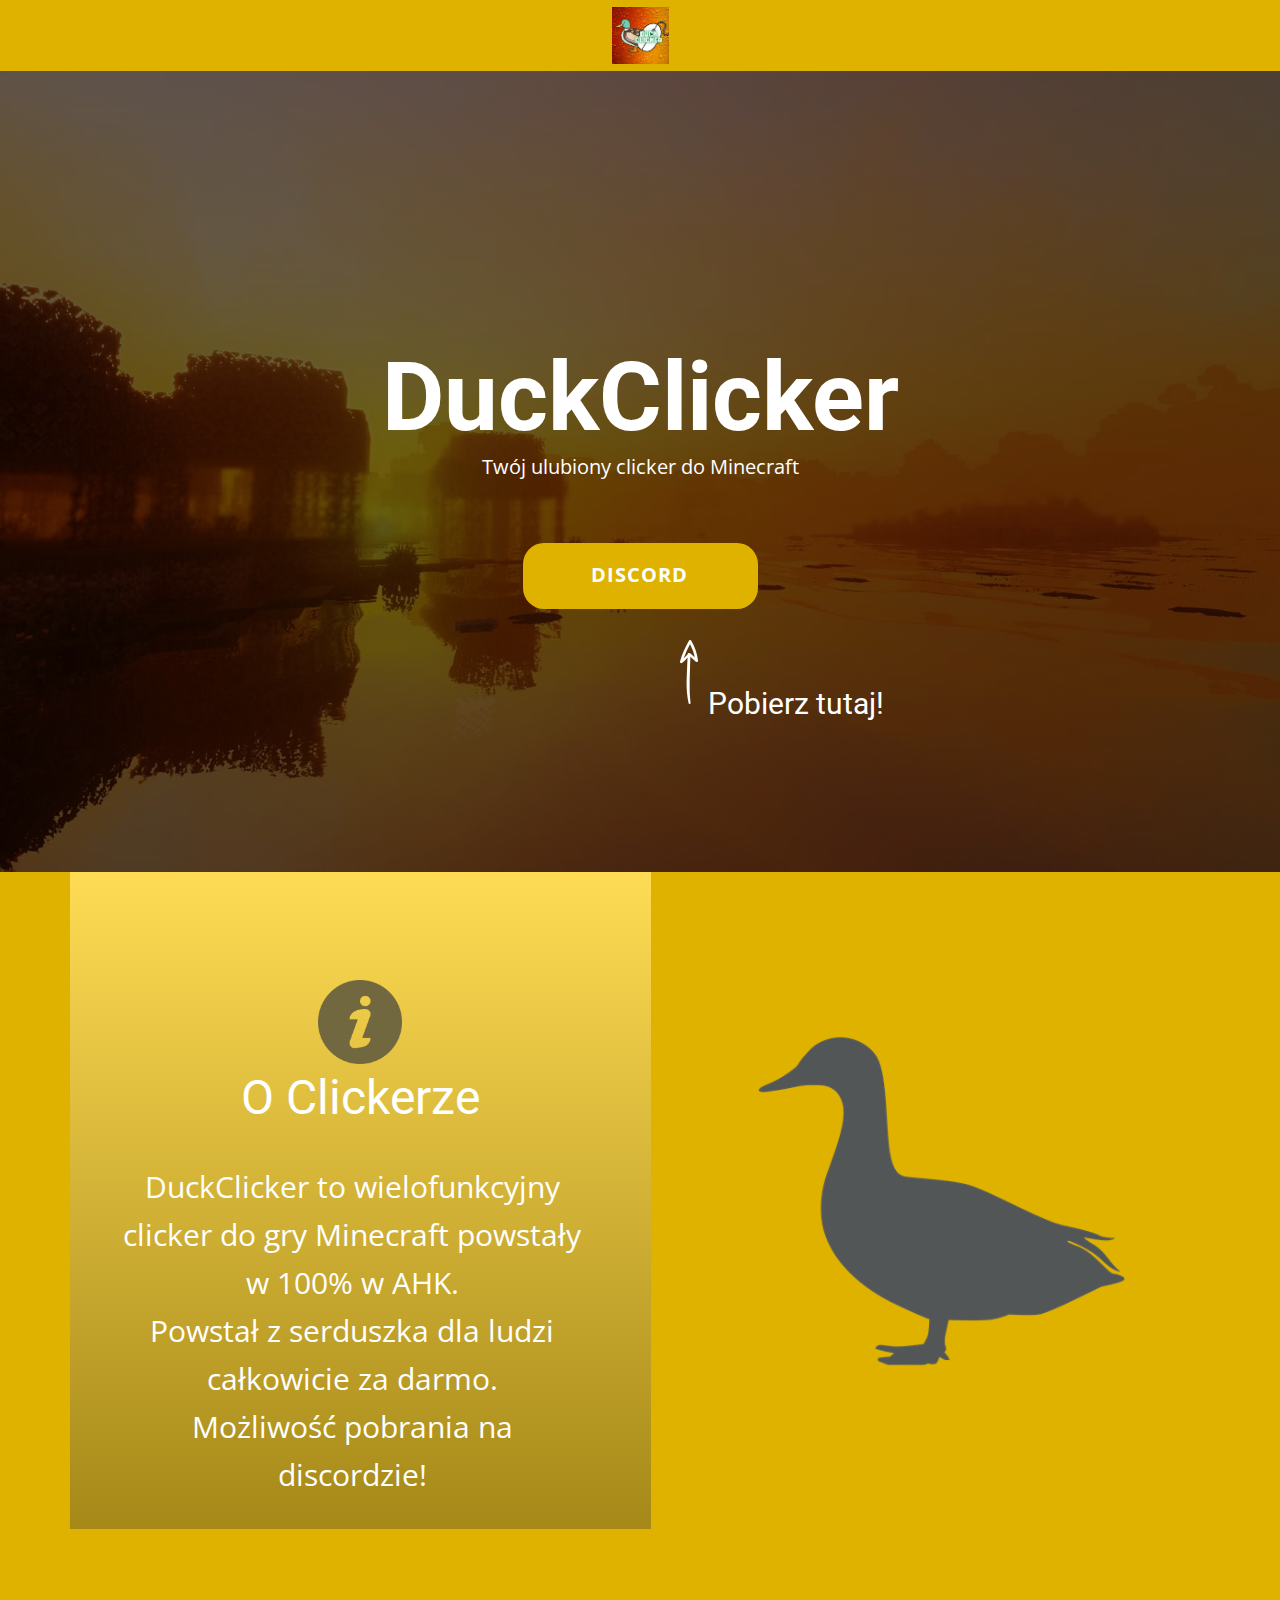
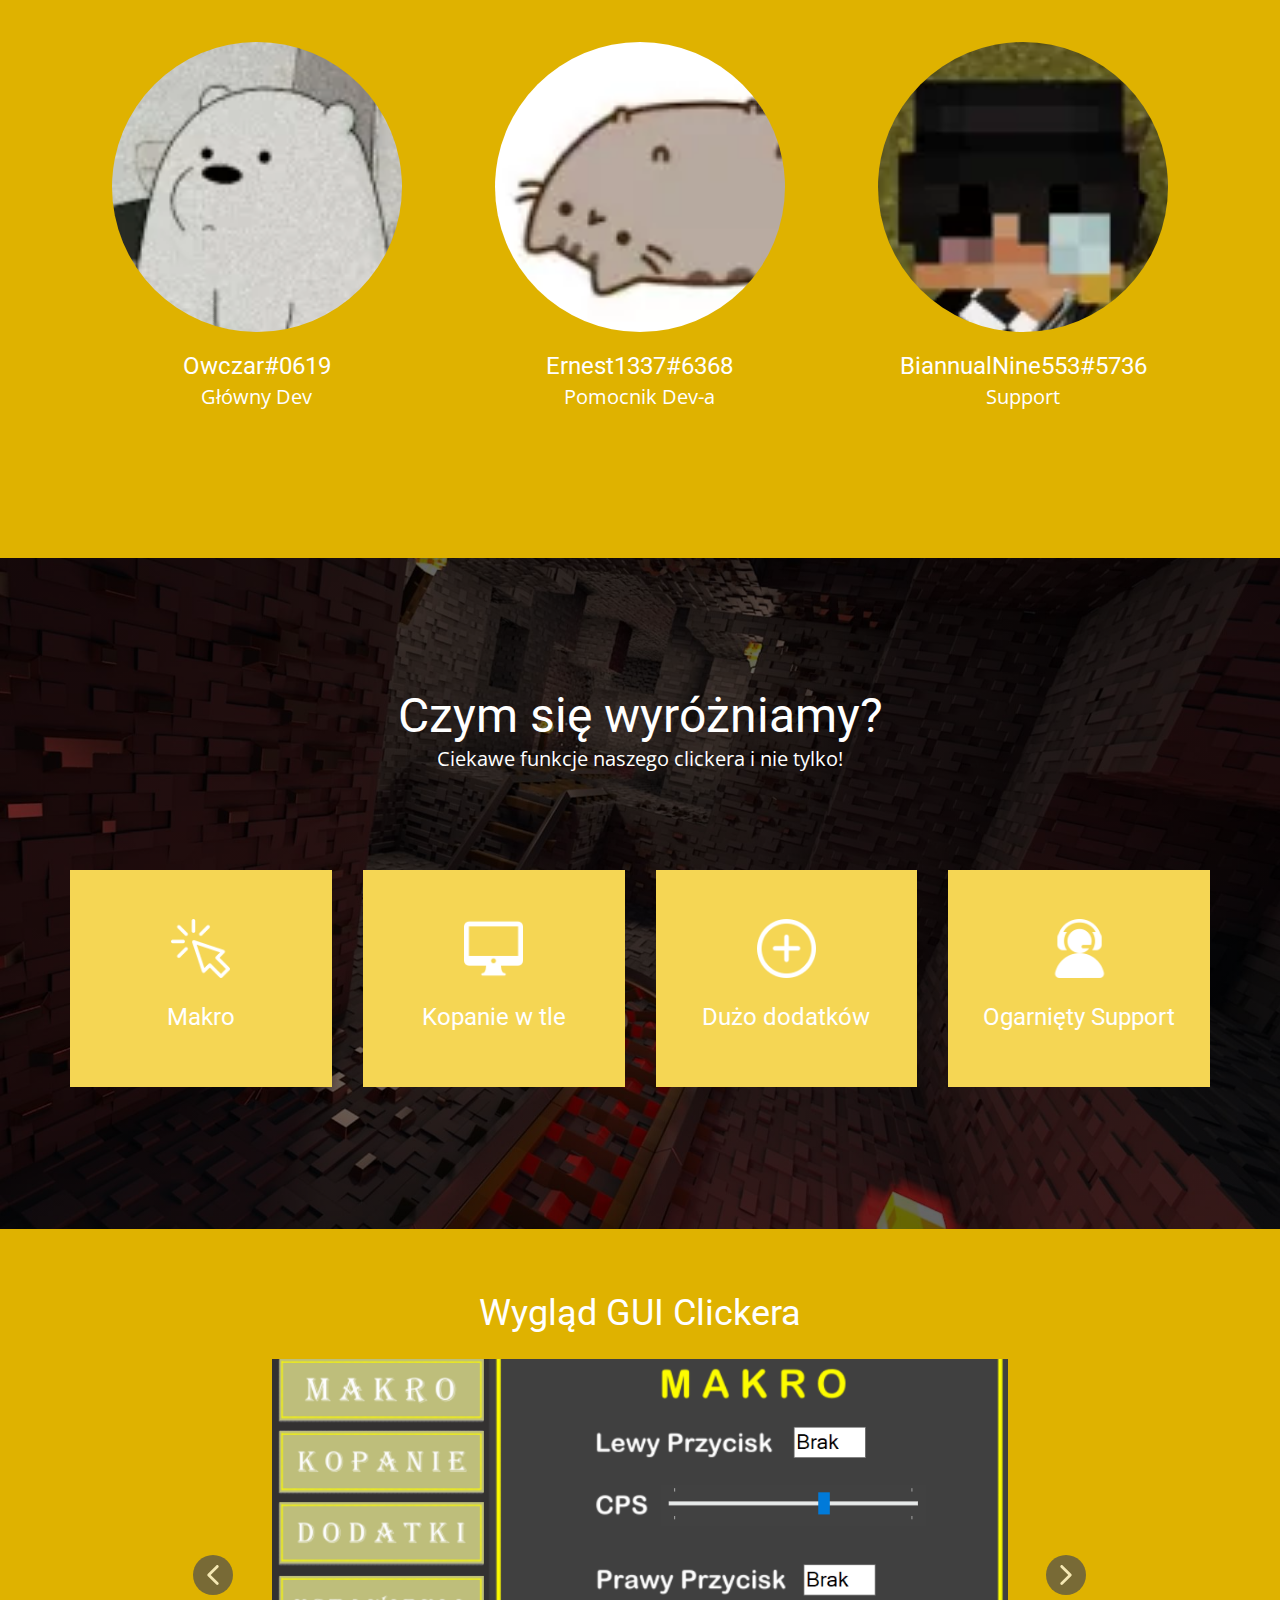
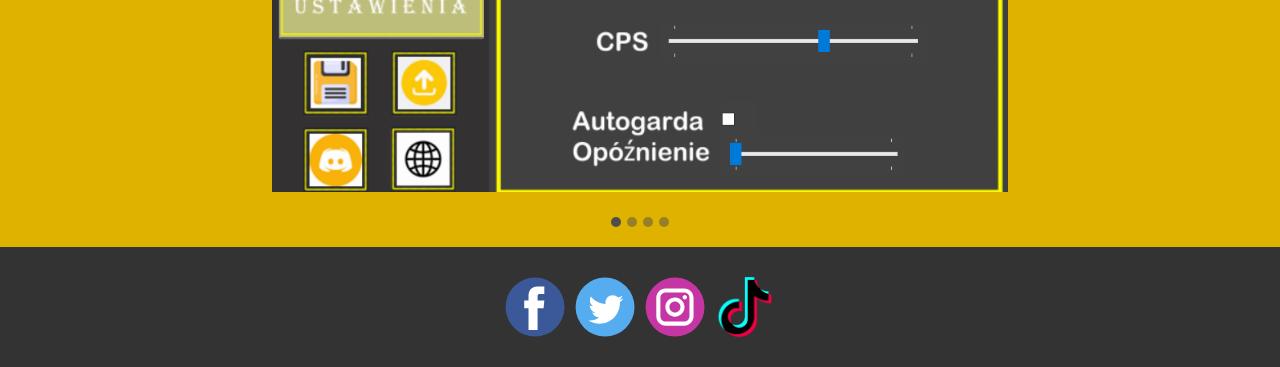
==== index.html @ c3a45875 "Update index.html" ====
<!DOCTYPE html>
<html style="font-size: 16px;" lang="pl-PL">
  <head>
    <meta name="viewport" content="width=device-width, initial-scale=1.0">
    <meta charset="utf-8">
    <meta name="keywords" content="duck,clicker,kliker,duckclicker,duckkliker,pvp,minecraft">
    <meta name="description" content="">
    <title>DuckClicker</title>
    <link rel="stylesheet" href="nicepage.css" media="screen">
<link rel="stylesheet" href="DuckClicker.css" media="screen">
    <script class="u-script" type="text/javascript" src="jquery-1.9.1.min.js" defer=""></script>
    <script class="u-script" type="text/javascript" src="nicepage.js" defer=""></script>
    <link rel="icon" type="image/x-icon" href="images/logo.ico">
    <meta name="generator" content="Nicepage 4.12.16, nicepage.com">
    <link id="u-theme-google-font" rel="stylesheet" href="https://fonts.googleapis.com/css?family=Roboto:100,100i,300,300i,400,400i,500,500i,700,700i,900,900i|Open+Sans:300,300i,400,400i,500,500i,600,600i,700,700i,800,800i">
    
    
    
    
    
    
    <script type="application/ld+json">{
		"@context": "http://schema.org",
		"@type": "Organization",
		"name": "WebSite2206681",
		"url": "/",
		"logo": "images/logo.png",
		"sameAs": [
				"https://www.facebook.com/DuckClicker-103108219107043",
				"https://twitter.com/DuckClicker",
				"https://www.instagram.com/duck_clicker/",
				"https://www.tiktok.com/@duckclicker"
		]
}</script>
    <meta name="theme-color" content="#478ac9">
    <link rel="canonical" href="/">
    <meta name="twitter:site" content="@">
    <meta name="twitter:card" content="summary_large_image">
    <meta name="twitter:title" content="DuckClicker">
    <meta name="twitter:description" content="WebSite2206681">
    <meta property="og:title" content="DuckClicker">
    <meta property="og:description" content="">
    <meta property="og:type" content="website">
  </head>
  <body data-home-page="https://website2206681.nicepage.io/DuckClicker.html?version=a954b3f2-13ca-4e09-8924-f999b9ea45f7" data-home-page-title="DuckClicker" class="u-body u-xl-mode"><header class="u-clearfix u-custom-color-1 u-header u-header" id="sec-944c"><div class="u-clearfix u-sheet u-valign-middle u-sheet-1">
        <a href="#" class="u-image u-logo u-image-1" data-image-width="500" data-image-height="500" title="logo">
          <img src="images/logo.png" class="u-logo-image u-logo-image-1">
        </a>
      </div></header>
    <section class="u-align-center u-clearfix u-image u-shading u-section-1" src="" data-image-width="1920" data-image-height="1080" id="sec-25b7">
      <div class="u-clearfix u-sheet u-sheet-1">
        <h1 class="u-text u-text-default u-title u-text-1">DuckClicker</h1>
        <p class="u-large-text u-text u-text-default u-text-variant u-text-2">Twój ulubiony clicker do Minecraft</p>
        <a href="https://discord.gg/QgVXGRCQqf" class="u-btn u-btn-round u-button-style u-custom-color-1 u-hover-custom-color-2 u-hover-feature u-radius-21 u-btn-1">DISCORD</a><span class="u-file-icon u-icon u-text-white u-icon-1"><img src="images/3.png" alt=""></span>
        <h3 class="u-text u-text-default u-text-3">Pobierz tutaj!</h3>
      </div>
      
    </section>
    <section class="u-clearfix u-custom-color-1 u-section-2" id="sec-09a8">
      <div class="u-clearfix u-sheet u-valign-top-md u-valign-top-sm u-sheet-1">
        <div class="u-clearfix u-expanded-width-xs u-gutter-0 u-layout-wrap u-layout-wrap-1">
          <div class="u-layout" style="">
            <div class="u-layout-row" style="">
              <div class="u-align-center u-container-style u-gradient u-layout-cell u-left-cell u-size-30 u-size-xs-60 u-layout-cell-1" src="">
                <div class="u-container-layout u-container-layout-1"><span class="u-file-icon u-icon u-text-palette-3-dark-2 u-icon-1"><img src="images/4.png" alt=""></span>
                  <h2 class="u-text u-text-body-alt-color u-text-default u-text-1">O Clickerze</h2>
                  <p class="u-text u-text-white u-text-2">DuckClicker to wielofunkcyjny clicker do gry Minecraft powstały w 100% w AHK.<br>Powstał z serduszka dla ludzi całkowicie za darmo.<br>Możliwość pobrania na discordzie!
                  </p>
                </div>
              </div>
              <div class="u-align-center u-container-style u-hidden-md u-hidden-sm u-hidden-xs u-layout-cell u-right-cell u-size-30 u-size-xs-60 u-layout-cell-2" src="">
                <div class="u-container-layout u-valign-middle u-container-layout-2" src="">
                  <img class="u-expanded-width u-image u-image-default u-preserve-proportions u-image-1" src="images/791725_small500.png" alt="">
                </div>
              </div>
            </div>
          </div>
        </div>
      </div>
    </section>
    <section class="u-clearfix u-custom-color-1 u-section-3" id="sec-6312">
      <div class="u-clearfix u-sheet u-valign-middle u-sheet-1">
        <div class="u-expanded-width u-list u-list-1">
          <div class="u-repeater u-repeater-1">
            <div class="u-align-center u-container-style u-list-item u-repeater-item">
              <div class="u-container-layout u-similar-container u-valign-top u-container-layout-1">
                <div alt="" class="u-image u-image-circle u-image-1" src="" data-image-width="100" data-image-height="100"></div>
                <h5 class="u-align-center-lg u-align-center-md u-align-center-sm u-align-center-xs u-text u-text-1">Owczar#0619</h5>
                <p class="u-align-center-lg u-align-center-md u-align-center-sm u-align-center-xs u-text u-text-2">Główny Dev<br>
                  <br>
                </p>
              </div>
            </div>
            <div class="u-align-center u-container-style u-list-item u-repeater-item">
              <div class="u-container-layout u-similar-container u-valign-top u-container-layout-2">
                <div alt="" class="u-image u-image-circle u-image-2" src="" data-image-width="100" data-image-height="100"></div>
                <h5 class="u-align-center-lg u-align-center-md u-align-center-sm u-align-center-xs u-text u-text-3"> Ernest1337#6368</h5>
                <p class="u-align-center-lg u-align-center-md u-align-center-sm u-align-center-xs u-text u-text-4">Pomocnik Dev-a</p>
              </div>
            </div>
            <div class="u-align-center u-container-style u-list-item u-repeater-item">
              <div class="u-container-layout u-similar-container u-valign-top u-container-layout-3">
                <div alt="" class="u-image u-image-circle u-image-3" src="" data-image-width="100" data-image-height="100"></div>
                <h5 class="u-align-center-lg u-align-center-md u-align-center-sm u-align-center-xs u-text u-text-5"> BiannualNine553#5736</h5>
                <p class="u-align-center-lg u-align-center-md u-align-center-sm u-align-center-xs u-text u-text-6">Support</p>
              </div>
            </div>
          </div>
        </div>
      </div>
    </section>
    <section class="u-align-center u-clearfix u-image u-shading u-section-4" src="" data-image-width="1920" data-image-height="1080" id="sec-31b7">
      <div class="u-clearfix u-sheet u-sheet-1">
        <h1 class="u-text u-text-default u-text-1">Czym się wyróżniamy?</h1>
        <p class="u-text u-text-2">Ciekawe funkcje naszego clickera i nie tylko!</p>
        <div class="u-expanded-width u-list u-list-1">
          <div class="u-repeater u-repeater-1">
            <div class="u-align-center u-container-style u-list-item u-palette-3-light-1 u-repeater-item u-video-cover u-list-item-1" data-animation-name="" data-animation-duration="0" data-animation-delay="0" data-animation-direction="">
              <div class="u-container-layout u-similar-container u-container-layout-1"><span class="u-file-icon u-icon u-text-white u-icon-1"><img src="images/6.png" alt=""></span>
                <h4 class="u-align-center-sm u-align-center-xs u-text u-text-default u-text-white u-text-3">Makro</h4>
              </div>
            </div>
            <div class="u-align-center u-container-style u-list-item u-palette-3-light-1 u-repeater-item u-video-cover u-list-item-2" data-animation-name="" data-animation-duration="0" data-animation-delay="0" data-animation-direction="">
              <div class="u-container-layout u-similar-container u-container-layout-2"><span class="u-file-icon u-icon u-text-white u-icon-2"><img src="images/7.png" alt=""></span>
                <h4 class="u-align-center-sm u-align-center-xs u-text u-text-default u-text-white u-text-4">Kopanie w tle</h4>
              </div>
            </div>
            <div class="u-align-center u-container-style u-list-item u-palette-3-light-1 u-repeater-item u-video-cover u-list-item-3" data-animation-name="" data-animation-duration="0" data-animation-delay="0" data-animation-direction="">
              <div class="u-container-layout u-similar-container u-container-layout-3"><span class="u-file-icon u-icon u-text-white u-icon-3"><img src="images/8.png" alt=""></span>
                <h4 class="u-align-center-sm u-align-center-xs u-text u-text-default u-text-white u-text-5">Dużo dodatków</h4>
              </div>
            </div>
            <div class="u-align-center u-container-style u-list-item u-palette-3-light-1 u-repeater-item u-video-cover u-list-item-4" data-animation-name="" data-animation-duration="0" data-animation-delay="0" data-animation-direction="">
              <div class="u-container-layout u-similar-container u-container-layout-4"><span class="u-file-icon u-icon u-text-white u-icon-4"><img src="images/9.png" alt=""></span>
                <h4 class="u-align-center-sm u-align-center-xs u-text u-text-default u-text-white u-text-6">Ogarnięty Support</h4>
              </div>
            </div>
          </div>
        </div>
      </div>
    </section>
    <section class="u-align-center u-clearfix u-custom-color-1 u-section-5" id="sec-c079">
      <div class="u-clearfix u-sheet u-valign-middle-xs u-sheet-1">
        <h2 class="u-text u-text-default u-text-1">Wygląd GUI Clickera</h2>
        <div class="u-carousel u-expanded-width-xs u-gallery u-gallery-slider u-layout-carousel u-lightbox u-no-transition u-show-text-on-hover u-gallery-1" id="carousel-f035" data-interval="5000" data-u-ride="carousel">
          <ol class="u-absolute-hcenter u-carousel-indicators u-carousel-indicators-1">
            <li data-u-target="#carousel-f035" data-u-slide-to="0" class="u-active u-grey-70 u-shape-circle" style="width: 10px; height: 10px;"></li>
            <li data-u-target="#carousel-f035" data-u-slide-to="1" class="u-grey-70 u-shape-circle" style="width: 10px; height: 10px;"></li>
            <li data-u-target="#carousel-f035" data-u-slide-to="2" class="u-grey-70 u-shape-circle" style="width: 10px; height: 10px;"></li>
            <li data-u-target="#carousel-f035" data-u-slide-to="3" class="u-grey-70 u-shape-circle" style="width: 10px; height: 10px;"></li>
          </ol>
          <div class="u-carousel-inner u-gallery-inner" role="listbox">
            <div class="u-active u-carousel-item u-effect-fade u-gallery-item u-carousel-item-1">
              <div class="u-back-slide" data-image-width="900" data-image-height="562">
                <img class="u-back-image u-expanded" src="images/1.png">
              </div>
              <div class="u-align-center u-over-slide u-shading u-valign-bottom u-over-slide-1">
                <h3 class="u-gallery-heading"></h3>
                <p class="u-gallery-text"></p>
              </div>
            </div>
            <div class="u-carousel-item u-effect-fade u-gallery-item u-carousel-item-2">
              <div class="u-back-slide" data-image-width="902" data-image-height="558">
                <img class="u-back-image u-expanded" src="images/2.png">
              </div>
              <div class="u-align-center u-over-slide u-shading u-valign-bottom u-over-slide-2">
                <h3 class="u-gallery-heading"></h3>
                <p class="u-gallery-text"></p>
              </div>
            </div>
            <div class="u-carousel-item u-effect-fade u-gallery-item u-carousel-item-3" data-image-width="900" data-image-height="558">
              <div class="u-back-slide">
                <img class="u-back-image u-expanded" src="images/3-13.png">
              </div>
              <div class="u-align-center u-over-slide u-shading u-valign-bottom u-over-slide-3">
                <h3 class="u-gallery-heading"></h3>
                <p class="u-gallery-text"></p>
              </div>
              <style data-mode="XL" data-visited="true"></style>
              <style data-mode="LG"></style>
              <style data-mode="MD"></style>
              <style data-mode="SM"></style>
              <style data-mode="XS"></style>
            </div>
            <div class="u-carousel-item u-effect-fade u-gallery-item u-carousel-item-4" data-image-width="903" data-image-height="562">
              <div class="u-back-slide">
                <img class="u-back-image u-expanded" src="images/4-14.png">
              </div>
              <div class="u-align-center u-over-slide u-shading u-valign-bottom u-over-slide-4">
                <h3 class="u-gallery-heading"></h3>
                <p class="u-gallery-text"></p>
              </div>
              <style data-mode="XL"></style>
              <style data-mode="LG"></style>
              <style data-mode="MD"></style>
              <style data-mode="SM"></style>
              <style data-mode="XS"></style>
            </div>
          </div>
          <a class="u-absolute-vcenter u-carousel-control u-carousel-control-prev u-grey-70 u-hidden-sm u-hidden-xs u-icon-circle u-opacity u-opacity-70 u-spacing-10 u-text-white u-carousel-control-1" href="#carousel-f035" role="button" data-u-slide="prev">
            <span aria-hidden="true">
              <svg viewBox="0 0 451.847 451.847"><path d="M97.141,225.92c0-8.095,3.091-16.192,9.259-22.366L300.689,9.27c12.359-12.359,32.397-12.359,44.751,0
c12.354,12.354,12.354,32.388,0,44.748L173.525,225.92l171.903,171.909c12.354,12.354,12.354,32.391,0,44.744
c-12.354,12.365-32.386,12.365-44.745,0l-194.29-194.281C100.226,242.115,97.141,234.018,97.141,225.92z"></path></svg>
            </span>
            <span class="sr-only">
              <svg viewBox="0 0 451.847 451.847"><path d="M97.141,225.92c0-8.095,3.091-16.192,9.259-22.366L300.689,9.27c12.359-12.359,32.397-12.359,44.751,0
c12.354,12.354,12.354,32.388,0,44.748L173.525,225.92l171.903,171.909c12.354,12.354,12.354,32.391,0,44.744
c-12.354,12.365-32.386,12.365-44.745,0l-194.29-194.281C100.226,242.115,97.141,234.018,97.141,225.92z"></path></svg>
            </span>
          </a>
          <a class="u-absolute-vcenter u-carousel-control u-carousel-control-next u-grey-70 u-hidden-sm u-hidden-xs u-icon-circle u-opacity u-opacity-70 u-spacing-10 u-text-white u-carousel-control-2" href="#carousel-f035" role="button" data-u-slide="next">
            <span aria-hidden="true">
              <svg viewBox="0 0 451.846 451.847"><path d="M345.441,248.292L151.154,442.573c-12.359,12.365-32.397,12.365-44.75,0c-12.354-12.354-12.354-32.391,0-44.744
L278.318,225.92L106.409,54.017c-12.354-12.359-12.354-32.394,0-44.748c12.354-12.359,32.391-12.359,44.75,0l194.287,194.284
c6.177,6.18,9.262,14.271,9.262,22.366C354.708,234.018,351.617,242.115,345.441,248.292z"></path></svg>
            </span>
            <span class="sr-only">
              <svg viewBox="0 0 451.846 451.847"><path d="M345.441,248.292L151.154,442.573c-12.359,12.365-32.397,12.365-44.75,0c-12.354-12.354-12.354-32.391,0-44.744
L278.318,225.92L106.409,54.017c-12.354-12.359-12.354-32.394,0-44.748c12.354-12.359,32.391-12.359,44.75,0l194.287,194.284
c6.177,6.18,9.262,14.271,9.262,22.366C354.708,234.018,351.617,242.115,345.441,248.292z"></path></svg>
            </span>
          </a>
        </div>
      </div>
    </section>
    
    
    <footer class="u-clearfix u-footer u-grey-80" id="sec-eae1"><div class="u-clearfix u-sheet u-valign-middle u-sheet-1">
        <div class="u-align-left u-social-icons u-spacing-10 u-social-icons-1">
          <a class="u-social-url" title="facebook" target="_blank" href="https://www.facebook.com/DuckClicker-103108219107043"><span class="u-icon u-social-facebook u-social-icon u-icon-1"><svg class="u-svg-link" preserveAspectRatio="xMidYMin slice" viewBox="0 0 112 112" style=""><use xlink:href="#svg-9081"></use></svg><svg class="u-svg-content" viewBox="0 0 112 112" x="0" y="0" id="svg-9081"><circle fill="currentColor" cx="56.1" cy="56.1" r="55"></circle><path fill="#FFFFFF" d="M73.5,31.6h-9.1c-1.4,0-3.6,0.8-3.6,3.9v8.5h12.6L72,58.3H60.8v40.8H43.9V58.3h-8V43.9h8v-9.2
            c0-6.7,3.1-17,17-17h12.5v13.9H73.5z"></path></svg></span>
          </a>
          <a class="u-social-url" title="twitter" target="_blank" href="https://twitter.com/DuckClicker"><span class="u-icon u-social-icon u-social-twitter u-icon-2"><svg class="u-svg-link" preserveAspectRatio="xMidYMin slice" viewBox="0 0 112 112" style=""><use xlink:href="#svg-160c"></use></svg><svg class="u-svg-content" viewBox="0 0 112 112" x="0" y="0" id="svg-160c"><circle fill="currentColor" class="st0" cx="56.1" cy="56.1" r="55"></circle><path fill="#FFFFFF" d="M83.8,47.3c0,0.6,0,1.2,0,1.7c0,17.7-13.5,38.2-38.2,38.2C38,87.2,31,85,25,81.2c1,0.1,2.1,0.2,3.2,0.2
            c6.3,0,12.1-2.1,16.7-5.7c-5.9-0.1-10.8-4-12.5-9.3c0.8,0.2,1.7,0.2,2.5,0.2c1.2,0,2.4-0.2,3.5-0.5c-6.1-1.2-10.8-6.7-10.8-13.1
            c0-0.1,0-0.1,0-0.2c1.8,1,3.9,1.6,6.1,1.7c-3.6-2.4-6-6.5-6-11.2c0-2.5,0.7-4.8,1.8-6.7c6.6,8.1,16.5,13.5,27.6,14
            c-0.2-1-0.3-2-0.3-3.1c0-7.4,6-13.4,13.4-13.4c3.9,0,7.3,1.6,9.8,4.2c3.1-0.6,5.9-1.7,8.5-3.3c-1,3.1-3.1,5.8-5.9,7.4
            c2.7-0.3,5.3-1,7.7-2.1C88.7,43,86.4,45.4,83.8,47.3z"></path></svg></span>
          </a>
          <a class="u-social-url" title="instagram" target="_blank" href="https://www.instagram.com/duck_clicker/"><span class="u-icon u-social-icon u-social-instagram u-icon-3"><svg class="u-svg-link" preserveAspectRatio="xMidYMin slice" viewBox="0 0 112 112" style=""><use xlink:href="#svg-30c5"></use></svg><svg class="u-svg-content" viewBox="0 0 112 112" x="0" y="0" id="svg-30c5"><circle fill="currentColor" cx="56.1" cy="56.1" r="55"></circle><path fill="#FFFFFF" d="M55.9,38.2c-9.9,0-17.9,8-17.9,17.9C38,66,46,74,55.9,74c9.9,0,17.9-8,17.9-17.9C73.8,46.2,65.8,38.2,55.9,38.2
            z M55.9,66.4c-5.7,0-10.3-4.6-10.3-10.3c-0.1-5.7,4.6-10.3,10.3-10.3c5.7,0,10.3,4.6,10.3,10.3C66.2,61.8,61.6,66.4,55.9,66.4z"></path><path fill="#FFFFFF" d="M74.3,33.5c-2.3,0-4.2,1.9-4.2,4.2s1.9,4.2,4.2,4.2s4.2-1.9,4.2-4.2S76.6,33.5,74.3,33.5z"></path><path fill="#FFFFFF" d="M73.1,21.3H38.6c-9.7,0-17.5,7.9-17.5,17.5v34.5c0,9.7,7.9,17.6,17.5,17.6h34.5c9.7,0,17.5-7.9,17.5-17.5V38.8
            C90.6,29.1,82.7,21.3,73.1,21.3z M83,73.3c0,5.5-4.5,9.9-9.9,9.9H38.6c-5.5,0-9.9-4.5-9.9-9.9V38.8c0-5.5,4.5-9.9,9.9-9.9h34.5
            c5.5,0,9.9,4.5,9.9,9.9V73.3z"></path></svg></span>
          </a>
          <a class="u-social-url" title="linkedin" target="_blank" href="https://www.tiktok.com/@duckclicker"><span class="u-file-icon u-icon u-social-icon u-social-linkedin u-icon-4"><img src="images/3046126.png" alt=""></span>
          </a>
        </div>
      </div></footer>
  </body>
</html>
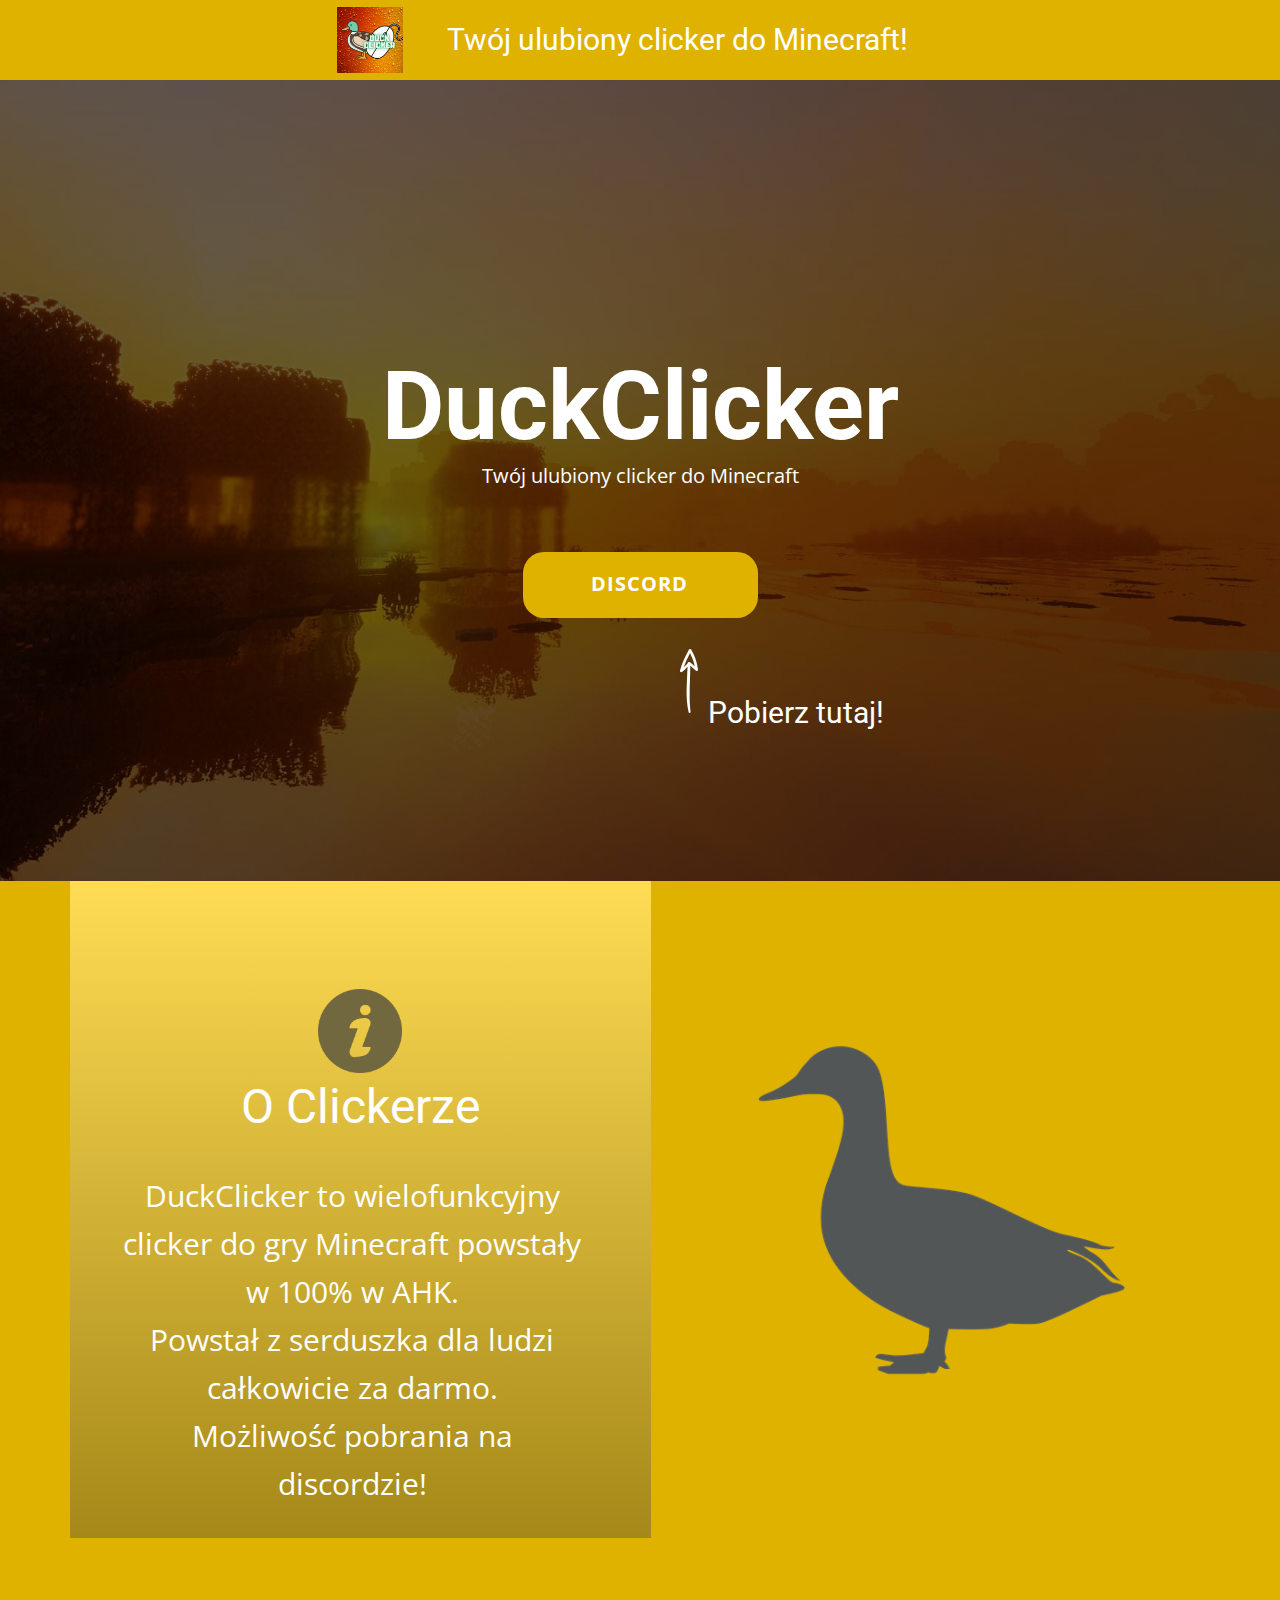
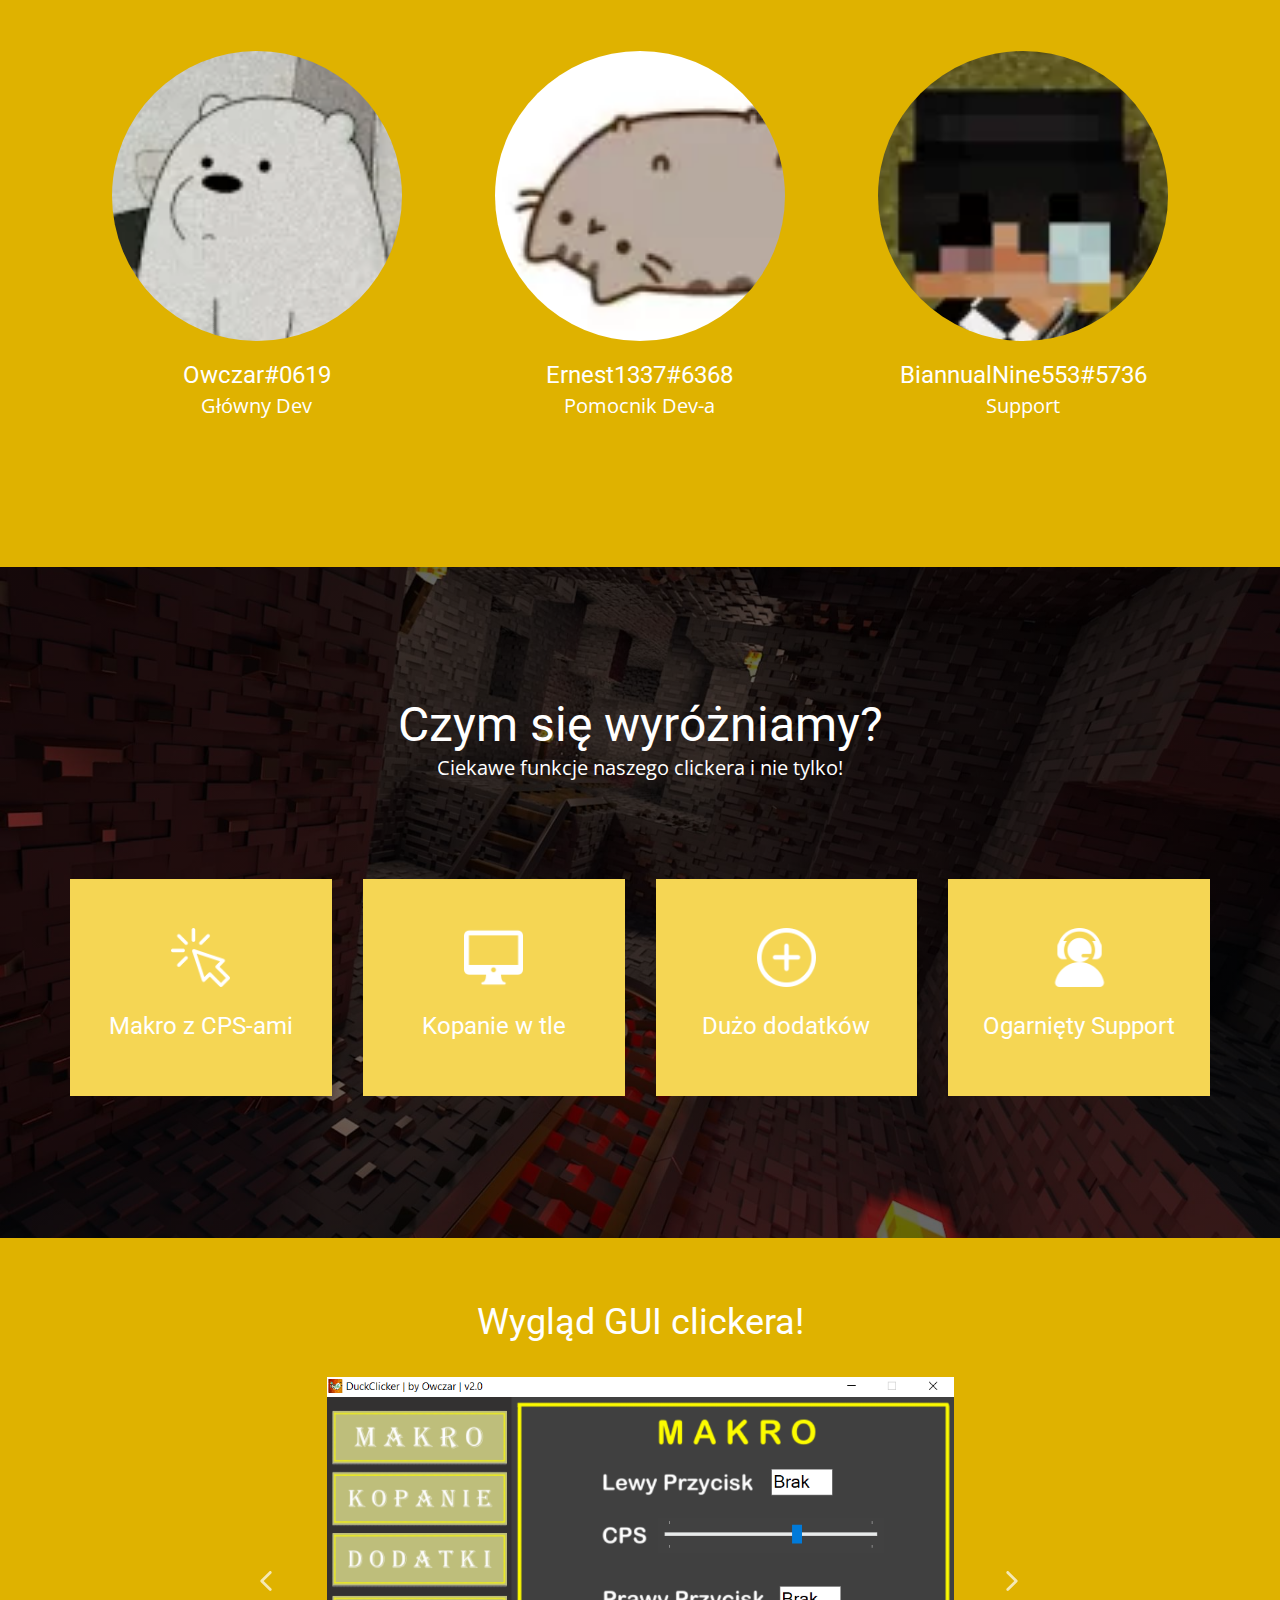
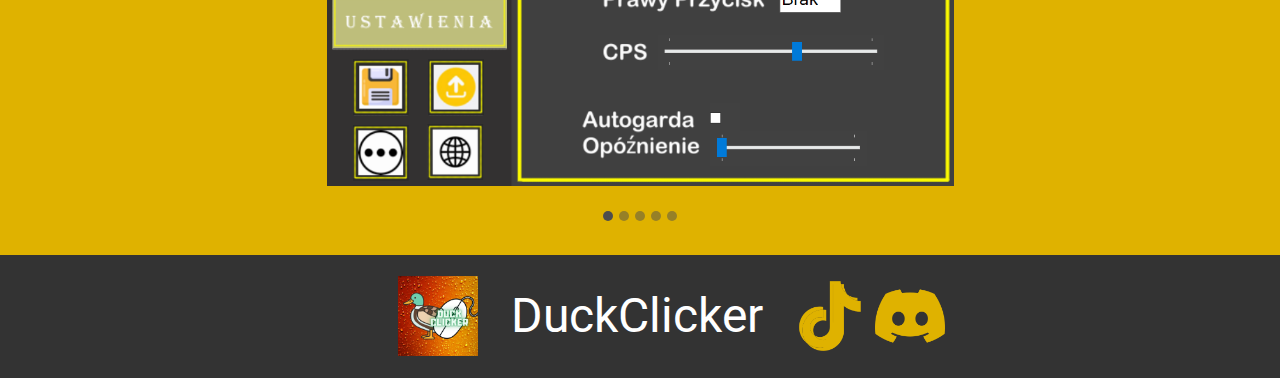
==== commit dc2a42ad: "Add files via upload" ====
--- a/index.html
+++ b/index.html
@@ -1,6 +1,5 @@
 <!DOCTYPE html>
-<html style="font-size: 16px;" lang="pl-PL">
-  <head>
+<html style="font-size: 16px;" lang="pl-PL"><head>
     <meta name="viewport" content="width=device-width, initial-scale=1.0">
     <meta charset="utf-8">
     <meta name="keywords" content="duck,clicker,kliker,duckclicker,duckkliker,pvp,minecraft">
@@ -8,10 +7,9 @@
     <title>DuckClicker</title>
     <link rel="stylesheet" href="nicepage.css" media="screen">
 <link rel="stylesheet" href="DuckClicker.css" media="screen">
-    <script class="u-script" type="text/javascript" src="jquery-1.9.1.min.js" defer=""></script>
+    <script class="u-script" type="text/javascript" src="jquery.js" defer=""></script>
     <script class="u-script" type="text/javascript" src="nicepage.js" defer=""></script>
-    <link rel="icon" type="image/x-icon" href="images/logo.ico">
-    <meta name="generator" content="Nicepage 4.12.16, nicepage.com">
+    <meta name="generator" content="Nicepage 4.13.4, nicepage.com">
     <link id="u-theme-google-font" rel="stylesheet" href="https://fonts.googleapis.com/css?family=Roboto:100,100i,300,300i,400,400i,500,500i,700,700i,900,900i|Open+Sans:300,300i,400,400i,500,500i,600,600i,700,700i,800,800i">
     
     
@@ -23,35 +21,30 @@
 		"@context": "http://schema.org",
 		"@type": "Organization",
 		"name": "WebSite2206681",
-		"url": "/",
 		"logo": "images/logo.png",
 		"sameAs": [
-				"https://www.facebook.com/DuckClicker-103108219107043",
-				"https://twitter.com/DuckClicker",
-				"https://www.instagram.com/duck_clicker/",
-				"https://www.tiktok.com/@duckclicker"
+				"https://www.tiktok.com/@duckclicker",
+				"https://discord.gg/QgVXGRCQqf"
 		]
 }</script>
     <meta name="theme-color" content="#478ac9">
-    <link rel="canonical" href="/">
-    <meta name="twitter:site" content="@">
-    <meta name="twitter:card" content="summary_large_image">
-    <meta name="twitter:title" content="DuckClicker">
-    <meta name="twitter:description" content="WebSite2206681">
     <meta property="og:title" content="DuckClicker">
     <meta property="og:description" content="">
     <meta property="og:type" content="website">
   </head>
-  <body data-home-page="https://website2206681.nicepage.io/DuckClicker.html?version=a954b3f2-13ca-4e09-8924-f999b9ea45f7" data-home-page-title="DuckClicker" class="u-body u-xl-mode"><header class="u-clearfix u-custom-color-1 u-header u-header" id="sec-944c"><div class="u-clearfix u-sheet u-valign-middle u-sheet-1">
+  <body data-home-page="DuckClicker.html" data-home-page-title="DuckClicker" class="u-body u-xl-mode"><header class="u-clearfix u-custom-color-1 u-header u-header" id="sec-944c"><div class="u-clearfix u-sheet u-valign-middle-sm u-sheet-1">
         <a href="#" class="u-image u-logo u-image-1" data-image-width="500" data-image-height="500" title="logo">
           <img src="images/logo.png" class="u-logo-image u-logo-image-1">
         </a>
+        <h3 class="u-align-center-xs u-headline u-text u-text-default-lg u-text-default-md u-text-default-sm u-text-default-xl u-text-1">
+          <a href="/">Twój ulubiony clicker do Minecraft!</a>
+        </h3>
       </div></header>
     <section class="u-align-center u-clearfix u-image u-shading u-section-1" src="" data-image-width="1920" data-image-height="1080" id="sec-25b7">
       <div class="u-clearfix u-sheet u-sheet-1">
         <h1 class="u-text u-text-default u-title u-text-1">DuckClicker</h1>
         <p class="u-large-text u-text u-text-default u-text-variant u-text-2">Twój ulubiony clicker do Minecraft</p>
-        <a href="https://discord.gg/QgVXGRCQqf" class="u-btn u-btn-round u-button-style u-custom-color-1 u-hover-custom-color-2 u-hover-feature u-radius-21 u-btn-1">DISCORD</a><span class="u-file-icon u-icon u-text-white u-icon-1"><img src="images/3.png" alt=""></span>
+        <a href="https://discord.gg/QgVXGRCQqf" class="u-btn u-btn-round u-button-style u-custom-color-1 u-hover-custom-color-2 u-hover-feature u-radius-21 u-btn-1">DISCORD</a><span class="u-file-icon u-icon u-text-white u-icon-1"><img src="images/64797-29.png" alt=""></span>
         <h3 class="u-text u-text-default u-text-3">Pobierz tutaj!</h3>
       </div>
       
@@ -62,8 +55,8 @@
           <div class="u-layout" style="">
             <div class="u-layout-row" style="">
               <div class="u-align-center u-container-style u-gradient u-layout-cell u-left-cell u-size-30 u-size-xs-60 u-layout-cell-1" src="">
-                <div class="u-container-layout u-container-layout-1"><span class="u-file-icon u-icon u-text-palette-3-dark-2 u-icon-1"><img src="images/4.png" alt=""></span>
-                  <h2 class="u-text u-text-body-alt-color u-text-default u-text-1">O Clickerze</h2>
+                <div class="u-container-layout u-container-layout-1"><span class="u-file-icon u-icon u-text-palette-3-dark-2 u-icon-1"><img src="images/2088076-24.png" alt=""></span>
+                  <h2 class="about u-text u-text-body-alt-color u-text-default u-text-1">O Clickerze</h2>
                   <p class="u-text u-text-white u-text-2">DuckClicker to wielofunkcyjny clicker do gry Minecraft powstały w 100% w AHK.<br>Powstał z serduszka dla ludzi całkowicie za darmo.<br>Możliwość pobrania na discordzie!
                   </p>
                 </div>
@@ -115,23 +108,23 @@
         <p class="u-text u-text-2">Ciekawe funkcje naszego clickera i nie tylko!</p>
         <div class="u-expanded-width u-list u-list-1">
           <div class="u-repeater u-repeater-1">
-            <div class="u-align-center u-container-style u-list-item u-palette-3-light-1 u-repeater-item u-video-cover u-list-item-1" data-animation-name="" data-animation-duration="0" data-animation-delay="0" data-animation-direction="">
-              <div class="u-container-layout u-similar-container u-container-layout-1"><span class="u-file-icon u-icon u-text-white u-icon-1"><img src="images/6.png" alt=""></span>
-                <h4 class="u-align-center-sm u-align-center-xs u-text u-text-default u-text-white u-text-3">Makro</h4>
-              </div>
-            </div>
-            <div class="u-align-center u-container-style u-list-item u-palette-3-light-1 u-repeater-item u-video-cover u-list-item-2" data-animation-name="" data-animation-duration="0" data-animation-delay="0" data-animation-direction="">
-              <div class="u-container-layout u-similar-container u-container-layout-2"><span class="u-file-icon u-icon u-text-white u-icon-2"><img src="images/7.png" alt=""></span>
+            <div class="u-align-center u-container-style u-list-item u-palette-3-light-1 u-repeater-item u-video-cover u-list-item-1">
+              <div class="u-container-layout u-similar-container u-container-layout-1"><span class="u-file-icon u-icon u-text-white u-icon-1"><img src="images/1536475-27.png" alt=""></span>
+                <h4 class="u-align-center-sm u-align-center-xs u-text u-text-default u-text-white u-text-3">Makro z CPS-ami</h4>
+              </div>
+            </div>
+            <div class="u-align-center u-container-style u-list-item u-palette-3-light-1 u-repeater-item u-video-cover u-list-item-2">
+              <div class="u-container-layout u-similar-container u-container-layout-2"><span class="u-file-icon u-icon u-text-white u-icon-2"><img src="images/483141-28.png" alt=""></span>
                 <h4 class="u-align-center-sm u-align-center-xs u-text u-text-default u-text-white u-text-4">Kopanie w tle</h4>
               </div>
             </div>
-            <div class="u-align-center u-container-style u-list-item u-palette-3-light-1 u-repeater-item u-video-cover u-list-item-3" data-animation-name="" data-animation-duration="0" data-animation-delay="0" data-animation-direction="">
-              <div class="u-container-layout u-similar-container u-container-layout-3"><span class="u-file-icon u-icon u-text-white u-icon-3"><img src="images/8.png" alt=""></span>
+            <div class="u-align-center u-container-style u-list-item u-palette-3-light-1 u-repeater-item u-video-cover u-list-item-3">
+              <div class="u-container-layout u-similar-container u-container-layout-3"><span class="u-file-icon u-icon u-text-white u-icon-3"><img src="images/992651-25.png" alt=""></span>
                 <h4 class="u-align-center-sm u-align-center-xs u-text u-text-default u-text-white u-text-5">Dużo dodatków</h4>
               </div>
             </div>
-            <div class="u-align-center u-container-style u-list-item u-palette-3-light-1 u-repeater-item u-video-cover u-list-item-4" data-animation-name="" data-animation-duration="0" data-animation-delay="0" data-animation-direction="">
-              <div class="u-container-layout u-similar-container u-container-layout-4"><span class="u-file-icon u-icon u-text-white u-icon-4"><img src="images/9.png" alt=""></span>
+            <div class="u-align-center u-container-style u-list-item u-palette-3-light-1 u-repeater-item u-video-cover u-list-item-4">
+              <div class="u-container-layout u-similar-container u-container-layout-4"><span class="u-file-icon u-icon u-text-white u-icon-4"><img src="images/4753255-26.png" alt=""></span>
                 <h4 class="u-align-center-sm u-align-center-xs u-text u-text-default u-text-white u-text-6">Ogarnięty Support</h4>
               </div>
             </div>
@@ -139,20 +132,21 @@
         </div>
       </div>
     </section>
-    <section class="u-align-center u-clearfix u-custom-color-1 u-section-5" id="sec-c079">
+    <section class="u-align-center u-clearfix u-custom-color-1 u-section-5" id="sec-bf99">
       <div class="u-clearfix u-sheet u-valign-middle-xs u-sheet-1">
-        <h2 class="u-text u-text-default u-text-1">Wygląd GUI Clickera</h2>
+        <h2 class="u-text u-text-default u-text-1">Wygląd GUI clickera!</h2>
         <div class="u-carousel u-expanded-width-xs u-gallery u-gallery-slider u-layout-carousel u-lightbox u-no-transition u-show-text-on-hover u-gallery-1" id="carousel-f035" data-interval="5000" data-u-ride="carousel">
           <ol class="u-absolute-hcenter u-carousel-indicators u-carousel-indicators-1">
             <li data-u-target="#carousel-f035" data-u-slide-to="0" class="u-active u-grey-70 u-shape-circle" style="width: 10px; height: 10px;"></li>
             <li data-u-target="#carousel-f035" data-u-slide-to="1" class="u-grey-70 u-shape-circle" style="width: 10px; height: 10px;"></li>
             <li data-u-target="#carousel-f035" data-u-slide-to="2" class="u-grey-70 u-shape-circle" style="width: 10px; height: 10px;"></li>
             <li data-u-target="#carousel-f035" data-u-slide-to="3" class="u-grey-70 u-shape-circle" style="width: 10px; height: 10px;"></li>
+            <li data-u-target="#carousel-f035" data-u-slide-to="4" class="u-grey-70 u-shape-circle" style="width: 10px; height: 10px;"></li>
           </ol>
           <div class="u-carousel-inner u-gallery-inner" role="listbox">
             <div class="u-active u-carousel-item u-effect-fade u-gallery-item u-carousel-item-1">
-              <div class="u-back-slide" data-image-width="900" data-image-height="562">
-                <img class="u-back-image u-expanded" src="images/1.png">
+              <div class="u-back-slide" data-image-width="899" data-image-height="595">
+                <img class="u-back-image u-expanded" src="images/image-32.png">
               </div>
               <div class="u-align-center u-over-slide u-shading u-valign-bottom u-over-slide-1">
                 <h3 class="u-gallery-heading"></h3>
@@ -160,17 +154,17 @@
               </div>
             </div>
             <div class="u-carousel-item u-effect-fade u-gallery-item u-carousel-item-2">
-              <div class="u-back-slide" data-image-width="902" data-image-height="558">
-                <img class="u-back-image u-expanded" src="images/2.png">
+              <div class="u-back-slide" data-image-width="903" data-image-height="596">
+                <img class="u-back-image u-expanded" src="images/image-31.png">
               </div>
               <div class="u-align-center u-over-slide u-shading u-valign-bottom u-over-slide-2">
                 <h3 class="u-gallery-heading"></h3>
                 <p class="u-gallery-text"></p>
               </div>
             </div>
-            <div class="u-carousel-item u-effect-fade u-gallery-item u-carousel-item-3" data-image-width="900" data-image-height="558">
+            <div class="u-carousel-item u-effect-fade u-gallery-item u-carousel-item-3" data-image-width="906" data-image-height="599">
               <div class="u-back-slide">
-                <img class="u-back-image u-expanded" src="images/3-13.png">
+                <img class="u-back-image u-expanded" src="images/image.png">
               </div>
               <div class="u-align-center u-over-slide u-shading u-valign-bottom u-over-slide-3">
                 <h3 class="u-gallery-heading"></h3>
@@ -180,11 +174,11 @@
               <style data-mode="LG"></style>
               <style data-mode="MD"></style>
               <style data-mode="SM"></style>
-              <style data-mode="XS"></style>
-            </div>
-            <div class="u-carousel-item u-effect-fade u-gallery-item u-carousel-item-4" data-image-width="903" data-image-height="562">
+              <style data-mode="XS" data-visited="true"></style>
+            </div>
+            <div class="u-carousel-item u-effect-fade u-gallery-item u-carousel-item-4" data-image-width="904" data-image-height="591">
               <div class="u-back-slide">
-                <img class="u-back-image u-expanded" src="images/4-14.png">
+                <img class="u-back-image u-expanded" src="images/image-34.png">
               </div>
               <div class="u-align-center u-over-slide u-shading u-valign-bottom u-over-slide-4">
                 <h3 class="u-gallery-heading"></h3>
@@ -194,10 +188,24 @@
               <style data-mode="LG"></style>
               <style data-mode="MD"></style>
               <style data-mode="SM"></style>
-              <style data-mode="XS"></style>
-            </div>
-          </div>
-          <a class="u-absolute-vcenter u-carousel-control u-carousel-control-prev u-grey-70 u-hidden-sm u-hidden-xs u-icon-circle u-opacity u-opacity-70 u-spacing-10 u-text-white u-carousel-control-1" href="#carousel-f035" role="button" data-u-slide="prev">
+              <style data-mode="XS" data-visited="true"></style>
+            </div>
+            <div class="u-carousel-item u-effect-fade u-gallery-item u-carousel-item-5" data-image-width="905" data-image-height="594">
+              <div class="u-back-slide">
+                <img class="u-back-image u-expanded" src="images/image-33.png">
+              </div>
+              <div class="u-align-center u-over-slide u-shading u-valign-bottom u-over-slide-5">
+                <h3 class="u-gallery-heading"></h3>
+                <p class="u-gallery-text"></p>
+              </div>
+              <style data-mode="XL"></style>
+              <style data-mode="LG"></style>
+              <style data-mode="MD"></style>
+              <style data-mode="SM"></style>
+              <style data-mode="XS" data-visited="true"></style>
+            </div>
+          </div>
+          <a class="u-absolute-vcenter u-carousel-control u-carousel-control-prev u-hidden-sm u-hidden-xs u-icon-circle u-opacity u-opacity-70 u-spacing-10 u-text-white u-carousel-control-1" href="#carousel-f035" role="button" data-u-slide="prev">
             <span aria-hidden="true">
               <svg viewBox="0 0 451.847 451.847"><path d="M97.141,225.92c0-8.095,3.091-16.192,9.259-22.366L300.689,9.27c12.359-12.359,32.397-12.359,44.751,0
 c12.354,12.354,12.354,32.388,0,44.748L173.525,225.92l171.903,171.909c12.354,12.354,12.354,32.391,0,44.744
@@ -209,7 +217,7 @@
 c-12.354,12.365-32.386,12.365-44.745,0l-194.29-194.281C100.226,242.115,97.141,234.018,97.141,225.92z"></path></svg>
             </span>
           </a>
-          <a class="u-absolute-vcenter u-carousel-control u-carousel-control-next u-grey-70 u-hidden-sm u-hidden-xs u-icon-circle u-opacity u-opacity-70 u-spacing-10 u-text-white u-carousel-control-2" href="#carousel-f035" role="button" data-u-slide="next">
+          <a class="u-absolute-vcenter u-carousel-control u-carousel-control-next u-hidden-sm u-hidden-xs u-icon-circle u-opacity u-opacity-70 u-spacing-10 u-text-white u-carousel-control-2" href="#carousel-f035" role="button" data-u-slide="next">
             <span aria-hidden="true">
               <svg viewBox="0 0 451.846 451.847"><path d="M345.441,248.292L151.154,442.573c-12.359,12.365-32.397,12.365-44.75,0c-12.354-12.354-12.354-32.391,0-44.744
 L278.318,225.92L106.409,54.017c-12.354-12.359-12.354-32.394,0-44.748c12.354-12.359,32.391-12.359,44.75,0l194.287,194.284
@@ -226,25 +234,20 @@
     </section>
     
     
-    <footer class="u-clearfix u-footer u-grey-80" id="sec-eae1"><div class="u-clearfix u-sheet u-valign-middle u-sheet-1">
+    <footer class="u-clearfix u-footer u-grey-80" id="sec-eae1"><div class="u-clearfix u-sheet u-sheet-1">
         <div class="u-align-left u-social-icons u-spacing-10 u-social-icons-1">
-          <a class="u-social-url" title="facebook" target="_blank" href="https://www.facebook.com/DuckClicker-103108219107043"><span class="u-icon u-social-facebook u-social-icon u-icon-1"><svg class="u-svg-link" preserveAspectRatio="xMidYMin slice" viewBox="0 0 112 112" style=""><use xlink:href="#svg-9081"></use></svg><svg class="u-svg-content" viewBox="0 0 112 112" x="0" y="0" id="svg-9081"><circle fill="currentColor" cx="56.1" cy="56.1" r="55"></circle><path fill="#FFFFFF" d="M73.5,31.6h-9.1c-1.4,0-3.6,0.8-3.6,3.9v8.5h12.6L72,58.3H60.8v40.8H43.9V58.3h-8V43.9h8v-9.2
-            c0-6.7,3.1-17,17-17h12.5v13.9H73.5z"></path></svg></span>
-          </a>
-          <a class="u-social-url" title="twitter" target="_blank" href="https://twitter.com/DuckClicker"><span class="u-icon u-social-icon u-social-twitter u-icon-2"><svg class="u-svg-link" preserveAspectRatio="xMidYMin slice" viewBox="0 0 112 112" style=""><use xlink:href="#svg-160c"></use></svg><svg class="u-svg-content" viewBox="0 0 112 112" x="0" y="0" id="svg-160c"><circle fill="currentColor" class="st0" cx="56.1" cy="56.1" r="55"></circle><path fill="#FFFFFF" d="M83.8,47.3c0,0.6,0,1.2,0,1.7c0,17.7-13.5,38.2-38.2,38.2C38,87.2,31,85,25,81.2c1,0.1,2.1,0.2,3.2,0.2
-            c6.3,0,12.1-2.1,16.7-5.7c-5.9-0.1-10.8-4-12.5-9.3c0.8,0.2,1.7,0.2,2.5,0.2c1.2,0,2.4-0.2,3.5-0.5c-6.1-1.2-10.8-6.7-10.8-13.1
-            c0-0.1,0-0.1,0-0.2c1.8,1,3.9,1.6,6.1,1.7c-3.6-2.4-6-6.5-6-11.2c0-2.5,0.7-4.8,1.8-6.7c6.6,8.1,16.5,13.5,27.6,14
-            c-0.2-1-0.3-2-0.3-3.1c0-7.4,6-13.4,13.4-13.4c3.9,0,7.3,1.6,9.8,4.2c3.1-0.6,5.9-1.7,8.5-3.3c-1,3.1-3.1,5.8-5.9,7.4
-            c2.7-0.3,5.3-1,7.7-2.1C88.7,43,86.4,45.4,83.8,47.3z"></path></svg></span>
-          </a>
-          <a class="u-social-url" title="instagram" target="_blank" href="https://www.instagram.com/duck_clicker/"><span class="u-icon u-social-icon u-social-instagram u-icon-3"><svg class="u-svg-link" preserveAspectRatio="xMidYMin slice" viewBox="0 0 112 112" style=""><use xlink:href="#svg-30c5"></use></svg><svg class="u-svg-content" viewBox="0 0 112 112" x="0" y="0" id="svg-30c5"><circle fill="currentColor" cx="56.1" cy="56.1" r="55"></circle><path fill="#FFFFFF" d="M55.9,38.2c-9.9,0-17.9,8-17.9,17.9C38,66,46,74,55.9,74c9.9,0,17.9-8,17.9-17.9C73.8,46.2,65.8,38.2,55.9,38.2
-            z M55.9,66.4c-5.7,0-10.3-4.6-10.3-10.3c-0.1-5.7,4.6-10.3,10.3-10.3c5.7,0,10.3,4.6,10.3,10.3C66.2,61.8,61.6,66.4,55.9,66.4z"></path><path fill="#FFFFFF" d="M74.3,33.5c-2.3,0-4.2,1.9-4.2,4.2s1.9,4.2,4.2,4.2s4.2-1.9,4.2-4.2S76.6,33.5,74.3,33.5z"></path><path fill="#FFFFFF" d="M73.1,21.3H38.6c-9.7,0-17.5,7.9-17.5,17.5v34.5c0,9.7,7.9,17.6,17.5,17.6h34.5c9.7,0,17.5-7.9,17.5-17.5V38.8
-            C90.6,29.1,82.7,21.3,73.1,21.3z M83,73.3c0,5.5-4.5,9.9-9.9,9.9H38.6c-5.5,0-9.9-4.5-9.9-9.9V38.8c0-5.5,4.5-9.9,9.9-9.9h34.5
-            c5.5,0,9.9,4.5,9.9,9.9V73.3z"></path></svg></span>
-          </a>
-          <a class="u-social-url" title="linkedin" target="_blank" href="https://www.tiktok.com/@duckclicker"><span class="u-file-icon u-icon u-social-icon u-social-linkedin u-icon-4"><img src="images/3046126.png" alt=""></span>
-          </a>
-        </div>
+          <a class="u-social-url" title="linkedin" target="_blank" href="https://www.tiktok.com/@duckclicker"><span class="u-file-icon u-icon u-social-icon u-social-linkedin u-text-custom-color-1 u-icon-1"><img src="images/3046126-38.png" alt=""></span>
+          </a>
+          <a class="u-social-url" target="_blank" data-type="Custom" title="Custom" href="https://discord.gg/QgVXGRCQqf"><span class="u-file-icon u-icon u-social-custom u-social-icon u-text-custom-color-1 u-icon-2"><img src="images/5968756-39.png" alt=""></span>
+          </a>
+        </div>
+        <a href="#" class="u-image u-logo u-image-1" data-image-width="500" data-image-height="500" title="logo">
+          <img src="images/logo.png" class="u-logo-image u-logo-image-1">
+        </a>
+        <h3 class="u-headline u-text u-text-1">
+          <a href="/">DuckClicker<span style="font-weight: 700;"></span>
+          </a>
+        </h3>
       </div></footer>
-  </body>
-</html>
+  
+</body></html>--- a/nicepage.css
+++ b/nicepage.css
@@ -2115,6 +2115,7 @@
 }
 .u-spacing-100.u-countdown-counter > div + div,
 .u-spacing-100.u-price-wrapper > div + div,
+.u-spacing-100 .u-language-url + .u-language-url,
 .u-spacing-100 .u-social-url + .u-social-url {
   margin-left: 100px;
 }
@@ -2143,6 +2144,7 @@
 }
 .u-spacing-99.u-countdown-counter > div + div,
 .u-spacing-99.u-price-wrapper > div + div,
+.u-spacing-99 .u-language-url + .u-language-url,
 .u-spacing-99 .u-social-url + .u-social-url {
   margin-left: 99px;
 }
@@ -2171,6 +2173,7 @@
 }
 .u-spacing-98.u-countdown-counter > div + div,
 .u-spacing-98.u-price-wrapper > div + div,
+.u-spacing-98 .u-language-url + .u-language-url,
 .u-spacing-98 .u-social-url + .u-social-url {
   margin-left: 98px;
 }
@@ -2199,6 +2202,7 @@
 }
 .u-spacing-97.u-countdown-counter > div + div,
 .u-spacing-97.u-price-wrapper > div + div,
+.u-spacing-97 .u-language-url + .u-language-url,
 .u-spacing-97 .u-social-url + .u-social-url {
   margin-left: 97px;
 }
@@ -2227,6 +2231,7 @@
 }
 .u-spacing-96.u-countdown-counter > div + div,
 .u-spacing-96.u-price-wrapper > div + div,
+.u-spacing-96 .u-language-url + .u-language-url,
 .u-spacing-96 .u-social-url + .u-social-url {
   margin-left: 96px;
 }
@@ -2255,6 +2260,7 @@
 }
 .u-spacing-95.u-countdown-counter > div + div,
 .u-spacing-95.u-price-wrapper > div + div,
+.u-spacing-95 .u-language-url + .u-language-url,
 .u-spacing-95 .u-social-url + .u-social-url {
   margin-left: 95px;
 }
@@ -2283,6 +2289,7 @@
 }
 .u-spacing-94.u-countdown-counter > div + div,
 .u-spacing-94.u-price-wrapper > div + div,
+.u-spacing-94 .u-language-url + .u-language-url,
 .u-spacing-94 .u-social-url + .u-social-url {
   margin-left: 94px;
 }
@@ -2311,6 +2318,7 @@
 }
 .u-spacing-93.u-countdown-counter > div + div,
 .u-spacing-93.u-price-wrapper > div + div,
+.u-spacing-93 .u-language-url + .u-language-url,
 .u-spacing-93 .u-social-url + .u-social-url {
   margin-left: 93px;
 }
@@ -2339,6 +2347,7 @@
 }
 .u-spacing-92.u-countdown-counter > div + div,
 .u-spacing-92.u-price-wrapper > div + div,
+.u-spacing-92 .u-language-url + .u-language-url,
 .u-spacing-92 .u-social-url + .u-social-url {
   margin-left: 92px;
 }
@@ -2367,6 +2376,7 @@
 }
 .u-spacing-91.u-countdown-counter > div + div,
 .u-spacing-91.u-price-wrapper > div + div,
+.u-spacing-91 .u-language-url + .u-language-url,
 .u-spacing-91 .u-social-url + .u-social-url {
   margin-left: 91px;
 }
@@ -2395,6 +2405,7 @@
 }
 .u-spacing-90.u-countdown-counter > div + div,
 .u-spacing-90.u-price-wrapper > div + div,
+.u-spacing-90 .u-language-url + .u-language-url,
 .u-spacing-90 .u-social-url + .u-social-url {
   margin-left: 90px;
 }
@@ -2423,6 +2434,7 @@
 }
 .u-spacing-89.u-countdown-counter > div + div,
 .u-spacing-89.u-price-wrapper > div + div,
+.u-spacing-89 .u-language-url + .u-language-url,
 .u-spacing-89 .u-social-url + .u-social-url {
   margin-left: 89px;
 }
@@ -2451,6 +2463,7 @@
 }
 .u-spacing-88.u-countdown-counter > div + div,
 .u-spacing-88.u-price-wrapper > div + div,
+.u-spacing-88 .u-language-url + .u-language-url,
 .u-spacing-88 .u-social-url + .u-social-url {
   margin-left: 88px;
 }
@@ -2479,6 +2492,7 @@
 }
 .u-spacing-87.u-countdown-counter > div + div,
 .u-spacing-87.u-price-wrapper > div + div,
+.u-spacing-87 .u-language-url + .u-language-url,
 .u-spacing-87 .u-social-url + .u-social-url {
   margin-left: 87px;
 }
@@ -2507,6 +2521,7 @@
 }
 .u-spacing-86.u-countdown-counter > div + div,
 .u-spacing-86.u-price-wrapper > div + div,
+.u-spacing-86 .u-language-url + .u-language-url,
 .u-spacing-86 .u-social-url + .u-social-url {
   margin-left: 86px;
 }
@@ -2535,6 +2550,7 @@
 }
 .u-spacing-85.u-countdown-counter > div + div,
 .u-spacing-85.u-price-wrapper > div + div,
+.u-spacing-85 .u-language-url + .u-language-url,
 .u-spacing-85 .u-social-url + .u-social-url {
   margin-left: 85px;
 }
@@ -2563,6 +2579,7 @@
 }
 .u-spacing-84.u-countdown-counter > div + div,
 .u-spacing-84.u-price-wrapper > div + div,
+.u-spacing-84 .u-language-url + .u-language-url,
 .u-spacing-84 .u-social-url + .u-social-url {
   margin-left: 84px;
 }
@@ -2591,6 +2608,7 @@
 }
 .u-spacing-83.u-countdown-counter > div + div,
 .u-spacing-83.u-price-wrapper > div + div,
+.u-spacing-83 .u-language-url + .u-language-url,
 .u-spacing-83 .u-social-url + .u-social-url {
   margin-left: 83px;
 }
@@ -2619,6 +2637,7 @@
 }
 .u-spacing-82.u-countdown-counter > div + div,
 .u-spacing-82.u-price-wrapper > div + div,
+.u-spacing-82 .u-language-url + .u-language-url,
 .u-spacing-82 .u-social-url + .u-social-url {
   margin-left: 82px;
 }
@@ -2647,6 +2666,7 @@
 }
 .u-spacing-81.u-countdown-counter > div + div,
 .u-spacing-81.u-price-wrapper > div + div,
+.u-spacing-81 .u-language-url + .u-language-url,
 .u-spacing-81 .u-social-url + .u-social-url {
   margin-left: 81px;
 }
@@ -2675,6 +2695,7 @@
 }
 .u-spacing-80.u-countdown-counter > div + div,
 .u-spacing-80.u-price-wrapper > div + div,
+.u-spacing-80 .u-language-url + .u-language-url,
 .u-spacing-80 .u-social-url + .u-social-url {
   margin-left: 80px;
 }
@@ -2703,6 +2724,7 @@
 }
 .u-spacing-79.u-countdown-counter > div + div,
 .u-spacing-79.u-price-wrapper > div + div,
+.u-spacing-79 .u-language-url + .u-language-url,
 .u-spacing-79 .u-social-url + .u-social-url {
   margin-left: 79px;
 }
@@ -2731,6 +2753,7 @@
 }
 .u-spacing-78.u-countdown-counter > div + div,
 .u-spacing-78.u-price-wrapper > div + div,
+.u-spacing-78 .u-language-url + .u-language-url,
 .u-spacing-78 .u-social-url + .u-social-url {
   margin-left: 78px;
 }
@@ -2759,6 +2782,7 @@
 }
 .u-spacing-77.u-countdown-counter > div + div,
 .u-spacing-77.u-price-wrapper > div + div,
+.u-spacing-77 .u-language-url + .u-language-url,
 .u-spacing-77 .u-social-url + .u-social-url {
   margin-left: 77px;
 }
@@ -2787,6 +2811,7 @@
 }
 .u-spacing-76.u-countdown-counter > div + div,
 .u-spacing-76.u-price-wrapper > div + div,
+.u-spacing-76 .u-language-url + .u-language-url,
 .u-spacing-76 .u-social-url + .u-social-url {
   margin-left: 76px;
 }
@@ -2815,6 +2840,7 @@
 }
 .u-spacing-75.u-countdown-counter > div + div,
 .u-spacing-75.u-price-wrapper > div + div,
+.u-spacing-75 .u-language-url + .u-language-url,
 .u-spacing-75 .u-social-url + .u-social-url {
   margin-left: 75px;
 }
@@ -2843,6 +2869,7 @@
 }
 .u-spacing-74.u-countdown-counter > div + div,
 .u-spacing-74.u-price-wrapper > div + div,
+.u-spacing-74 .u-language-url + .u-language-url,
 .u-spacing-74 .u-social-url + .u-social-url {
   margin-left: 74px;
 }
@@ -2871,6 +2898,7 @@
 }
 .u-spacing-73.u-countdown-counter > div + div,
 .u-spacing-73.u-price-wrapper > div + div,
+.u-spacing-73 .u-language-url + .u-language-url,
 .u-spacing-73 .u-social-url + .u-social-url {
   margin-left: 73px;
 }
@@ -2899,6 +2927,7 @@
 }
 .u-spacing-72.u-countdown-counter > div + div,
 .u-spacing-72.u-price-wrapper > div + div,
+.u-spacing-72 .u-language-url + .u-language-url,
 .u-spacing-72 .u-social-url + .u-social-url {
   margin-left: 72px;
 }
@@ -2927,6 +2956,7 @@
 }
 .u-spacing-71.u-countdown-counter > div + div,
 .u-spacing-71.u-price-wrapper > div + div,
+.u-spacing-71 .u-language-url + .u-language-url,
 .u-spacing-71 .u-social-url + .u-social-url {
   margin-left: 71px;
 }
@@ -2955,6 +2985,7 @@
 }
 .u-spacing-70.u-countdown-counter > div + div,
 .u-spacing-70.u-price-wrapper > div + div,
+.u-spacing-70 .u-language-url + .u-language-url,
 .u-spacing-70 .u-social-url + .u-social-url {
   margin-left: 70px;
 }
@@ -2983,6 +3014,7 @@
 }
 .u-spacing-69.u-countdown-counter > div + div,
 .u-spacing-69.u-price-wrapper > div + div,
+.u-spacing-69 .u-language-url + .u-language-url,
 .u-spacing-69 .u-social-url + .u-social-url {
   margin-left: 69px;
 }
@@ -3011,6 +3043,7 @@
 }
 .u-spacing-68.u-countdown-counter > div + div,
 .u-spacing-68.u-price-wrapper > div + div,
+.u-spacing-68 .u-language-url + .u-language-url,
 .u-spacing-68 .u-social-url + .u-social-url {
   margin-left: 68px;
 }
@@ -3039,6 +3072,7 @@
 }
 .u-spacing-67.u-countdown-counter > div + div,
 .u-spacing-67.u-price-wrapper > div + div,
+.u-spacing-67 .u-language-url + .u-language-url,
 .u-spacing-67 .u-social-url + .u-social-url {
   margin-left: 67px;
 }
@@ -3067,6 +3101,7 @@
 }
 .u-spacing-66.u-countdown-counter > div + div,
 .u-spacing-66.u-price-wrapper > div + div,
+.u-spacing-66 .u-language-url + .u-language-url,
 .u-spacing-66 .u-social-url + .u-social-url {
   margin-left: 66px;
 }
@@ -3095,6 +3130,7 @@
 }
 .u-spacing-65.u-countdown-counter > div + div,
 .u-spacing-65.u-price-wrapper > div + div,
+.u-spacing-65 .u-language-url + .u-language-url,
 .u-spacing-65 .u-social-url + .u-social-url {
   margin-left: 65px;
 }
@@ -3123,6 +3159,7 @@
 }
 .u-spacing-64.u-countdown-counter > div + div,
 .u-spacing-64.u-price-wrapper > div + div,
+.u-spacing-64 .u-language-url + .u-language-url,
 .u-spacing-64 .u-social-url + .u-social-url {
   margin-left: 64px;
 }
@@ -3151,6 +3188,7 @@
 }
 .u-spacing-63.u-countdown-counter > div + div,
 .u-spacing-63.u-price-wrapper > div + div,
+.u-spacing-63 .u-language-url + .u-language-url,
 .u-spacing-63 .u-social-url + .u-social-url {
   margin-left: 63px;
 }
@@ -3179,6 +3217,7 @@
 }
 .u-spacing-62.u-countdown-counter > div + div,
 .u-spacing-62.u-price-wrapper > div + div,
+.u-spacing-62 .u-language-url + .u-language-url,
 .u-spacing-62 .u-social-url + .u-social-url {
   margin-left: 62px;
 }
@@ -3207,6 +3246,7 @@
 }
 .u-spacing-61.u-countdown-counter > div + div,
 .u-spacing-61.u-price-wrapper > div + div,
+.u-spacing-61 .u-language-url + .u-language-url,
 .u-spacing-61 .u-social-url + .u-social-url {
   margin-left: 61px;
 }
@@ -3235,6 +3275,7 @@
 }
 .u-spacing-60.u-countdown-counter > div + div,
 .u-spacing-60.u-price-wrapper > div + div,
+.u-spacing-60 .u-language-url + .u-language-url,
 .u-spacing-60 .u-social-url + .u-social-url {
   margin-left: 60px;
 }
@@ -3263,6 +3304,7 @@
 }
 .u-spacing-59.u-countdown-counter > div + div,
 .u-spacing-59.u-price-wrapper > div + div,
+.u-spacing-59 .u-language-url + .u-language-url,
 .u-spacing-59 .u-social-url + .u-social-url {
   margin-left: 59px;
 }
@@ -3291,6 +3333,7 @@
 }
 .u-spacing-58.u-countdown-counter > div + div,
 .u-spacing-58.u-price-wrapper > div + div,
+.u-spacing-58 .u-language-url + .u-language-url,
 .u-spacing-58 .u-social-url + .u-social-url {
   margin-left: 58px;
 }
@@ -3319,6 +3362,7 @@
 }
 .u-spacing-57.u-countdown-counter > div + div,
 .u-spacing-57.u-price-wrapper > div + div,
+.u-spacing-57 .u-language-url + .u-language-url,
 .u-spacing-57 .u-social-url + .u-social-url {
   margin-left: 57px;
 }
@@ -3347,6 +3391,7 @@
 }
 .u-spacing-56.u-countdown-counter > div + div,
 .u-spacing-56.u-price-wrapper > div + div,
+.u-spacing-56 .u-language-url + .u-language-url,
 .u-spacing-56 .u-social-url + .u-social-url {
   margin-left: 56px;
 }
@@ -3375,6 +3420,7 @@
 }
 .u-spacing-55.u-countdown-counter > div + div,
 .u-spacing-55.u-price-wrapper > div + div,
+.u-spacing-55 .u-language-url + .u-language-url,
 .u-spacing-55 .u-social-url + .u-social-url {
   margin-left: 55px;
 }
@@ -3403,6 +3449,7 @@
 }
 .u-spacing-54.u-countdown-counter > div + div,
 .u-spacing-54.u-price-wrapper > div + div,
+.u-spacing-54 .u-language-url + .u-language-url,
 .u-spacing-54 .u-social-url + .u-social-url {
   margin-left: 54px;
 }
@@ -3431,6 +3478,7 @@
 }
 .u-spacing-53.u-countdown-counter > div + div,
 .u-spacing-53.u-price-wrapper > div + div,
+.u-spacing-53 .u-language-url + .u-language-url,
 .u-spacing-53 .u-social-url + .u-social-url {
   margin-left: 53px;
 }
@@ -3459,6 +3507,7 @@
 }
 .u-spacing-52.u-countdown-counter > div + div,
 .u-spacing-52.u-price-wrapper > div + div,
+.u-spacing-52 .u-language-url + .u-language-url,
 .u-spacing-52 .u-social-url + .u-social-url {
   margin-left: 52px;
 }
@@ -3487,6 +3536,7 @@
 }
 .u-spacing-51.u-countdown-counter > div + div,
 .u-spacing-51.u-price-wrapper > div + div,
+.u-spacing-51 .u-language-url + .u-language-url,
 .u-spacing-51 .u-social-url + .u-social-url {
   margin-left: 51px;
 }
@@ -3515,6 +3565,7 @@
 }
 .u-spacing-50.u-countdown-counter > div + div,
 .u-spacing-50.u-price-wrapper > div + div,
+.u-spacing-50 .u-language-url + .u-language-url,
 .u-spacing-50 .u-social-url + .u-social-url {
   margin-left: 50px;
 }
@@ -3543,6 +3594,7 @@
 }
 .u-spacing-49.u-countdown-counter > div + div,
 .u-spacing-49.u-price-wrapper > div + div,
+.u-spacing-49 .u-language-url + .u-language-url,
 .u-spacing-49 .u-social-url + .u-social-url {
   margin-left: 49px;
 }
@@ -3571,6 +3623,7 @@
 }
 .u-spacing-48.u-countdown-counter > div + div,
 .u-spacing-48.u-price-wrapper > div + div,
+.u-spacing-48 .u-language-url + .u-language-url,
 .u-spacing-48 .u-social-url + .u-social-url {
   margin-left: 48px;
 }
@@ -3599,6 +3652,7 @@
 }
 .u-spacing-47.u-countdown-counter > div + div,
 .u-spacing-47.u-price-wrapper > div + div,
+.u-spacing-47 .u-language-url + .u-language-url,
 .u-spacing-47 .u-social-url + .u-social-url {
   margin-left: 47px;
 }
@@ -3627,6 +3681,7 @@
 }
 .u-spacing-46.u-countdown-counter > div + div,
 .u-spacing-46.u-price-wrapper > div + div,
+.u-spacing-46 .u-language-url + .u-language-url,
 .u-spacing-46 .u-social-url + .u-social-url {
   margin-left: 46px;
 }
@@ -3655,6 +3710,7 @@
 }
 .u-spacing-45.u-countdown-counter > div + div,
 .u-spacing-45.u-price-wrapper > div + div,
+.u-spacing-45 .u-language-url + .u-language-url,
 .u-spacing-45 .u-social-url + .u-social-url {
   margin-left: 45px;
 }
@@ -3683,6 +3739,7 @@
 }
 .u-spacing-44.u-countdown-counter > div + div,
 .u-spacing-44.u-price-wrapper > div + div,
+.u-spacing-44 .u-language-url + .u-language-url,
 .u-spacing-44 .u-social-url + .u-social-url {
   margin-left: 44px;
 }
@@ -3711,6 +3768,7 @@
 }
 .u-spacing-43.u-countdown-counter > div + div,
 .u-spacing-43.u-price-wrapper > div + div,
+.u-spacing-43 .u-language-url + .u-language-url,
 .u-spacing-43 .u-social-url + .u-social-url {
   margin-left: 43px;
 }
@@ -3739,6 +3797,7 @@
 }
 .u-spacing-42.u-countdown-counter > div + div,
 .u-spacing-42.u-price-wrapper > div + div,
+.u-spacing-42 .u-language-url + .u-language-url,
 .u-spacing-42 .u-social-url + .u-social-url {
   margin-left: 42px;
 }
@@ -3767,6 +3826,7 @@
 }
 .u-spacing-41.u-countdown-counter > div + div,
 .u-spacing-41.u-price-wrapper > div + div,
+.u-spacing-41 .u-language-url + .u-language-url,
 .u-spacing-41 .u-social-url + .u-social-url {
   margin-left: 41px;
 }
@@ -3795,6 +3855,7 @@
 }
 .u-spacing-40.u-countdown-counter > div + div,
 .u-spacing-40.u-price-wrapper > div + div,
+.u-spacing-40 .u-language-url + .u-language-url,
 .u-spacing-40 .u-social-url + .u-social-url {
   margin-left: 40px;
 }
@@ -3823,6 +3884,7 @@
 }
 .u-spacing-39.u-countdown-counter > div + div,
 .u-spacing-39.u-price-wrapper > div + div,
+.u-spacing-39 .u-language-url + .u-language-url,
 .u-spacing-39 .u-social-url + .u-social-url {
   margin-left: 39px;
 }
@@ -3851,6 +3913,7 @@
 }
 .u-spacing-38.u-countdown-counter > div + div,
 .u-spacing-38.u-price-wrapper > div + div,
+.u-spacing-38 .u-language-url + .u-language-url,
 .u-spacing-38 .u-social-url + .u-social-url {
   margin-left: 38px;
 }
@@ -3879,6 +3942,7 @@
 }
 .u-spacing-37.u-countdown-counter > div + div,
 .u-spacing-37.u-price-wrapper > div + div,
+.u-spacing-37 .u-language-url + .u-language-url,
 .u-spacing-37 .u-social-url + .u-social-url {
   margin-left: 37px;
 }
@@ -3907,6 +3971,7 @@
 }
 .u-spacing-36.u-countdown-counter > div + div,
 .u-spacing-36.u-price-wrapper > div + div,
+.u-spacing-36 .u-language-url + .u-language-url,
 .u-spacing-36 .u-social-url + .u-social-url {
   margin-left: 36px;
 }
@@ -3935,6 +4000,7 @@
 }
 .u-spacing-35.u-countdown-counter > div + div,
 .u-spacing-35.u-price-wrapper > div + div,
+.u-spacing-35 .u-language-url + .u-language-url,
 .u-spacing-35 .u-social-url + .u-social-url {
   margin-left: 35px;
 }
@@ -3963,6 +4029,7 @@
 }
 .u-spacing-34.u-countdown-counter > div + div,
 .u-spacing-34.u-price-wrapper > div + div,
+.u-spacing-34 .u-language-url + .u-language-url,
 .u-spacing-34 .u-social-url + .u-social-url {
   margin-left: 34px;
 }
@@ -3991,6 +4058,7 @@
 }
 .u-spacing-33.u-countdown-counter > div + div,
 .u-spacing-33.u-price-wrapper > div + div,
+.u-spacing-33 .u-language-url + .u-language-url,
 .u-spacing-33 .u-social-url + .u-social-url {
   margin-left: 33px;
 }
@@ -4019,6 +4087,7 @@
 }
 .u-spacing-32.u-countdown-counter > div + div,
 .u-spacing-32.u-price-wrapper > div + div,
+.u-spacing-32 .u-language-url + .u-language-url,
 .u-spacing-32 .u-social-url + .u-social-url {
   margin-left: 32px;
 }
@@ -4047,6 +4116,7 @@
 }
 .u-spacing-31.u-countdown-counter > div + div,
 .u-spacing-31.u-price-wrapper > div + div,
+.u-spacing-31 .u-language-url + .u-language-url,
 .u-spacing-31 .u-social-url + .u-social-url {
   margin-left: 31px;
 }
@@ -4075,6 +4145,7 @@
 }
 .u-spacing-30.u-countdown-counter > div + div,
 .u-spacing-30.u-price-wrapper > div + div,
+.u-spacing-30 .u-language-url + .u-language-url,
 .u-spacing-30 .u-social-url + .u-social-url {
   margin-left: 30px;
 }
@@ -4103,6 +4174,7 @@
 }
 .u-spacing-29.u-countdown-counter > div + div,
 .u-spacing-29.u-price-wrapper > div + div,
+.u-spacing-29 .u-language-url + .u-language-url,
 .u-spacing-29 .u-social-url + .u-social-url {
   margin-left: 29px;
 }
@@ -4131,6 +4203,7 @@
 }
 .u-spacing-28.u-countdown-counter > div + div,
 .u-spacing-28.u-price-wrapper > div + div,
+.u-spacing-28 .u-language-url + .u-language-url,
 .u-spacing-28 .u-social-url + .u-social-url {
   margin-left: 28px;
 }
@@ -4159,6 +4232,7 @@
 }
 .u-spacing-27.u-countdown-counter > div + div,
 .u-spacing-27.u-price-wrapper > div + div,
+.u-spacing-27 .u-language-url + .u-language-url,
 .u-spacing-27 .u-social-url + .u-social-url {
   margin-left: 27px;
 }
@@ -4187,6 +4261,7 @@
 }
 .u-spacing-26.u-countdown-counter > div + div,
 .u-spacing-26.u-price-wrapper > div + div,
+.u-spacing-26 .u-language-url + .u-language-url,
 .u-spacing-26 .u-social-url + .u-social-url {
   margin-left: 26px;
 }
@@ -4215,6 +4290,7 @@
 }
 .u-spacing-25.u-countdown-counter > div + div,
 .u-spacing-25.u-price-wrapper > div + div,
+.u-spacing-25 .u-language-url + .u-language-url,
 .u-spacing-25 .u-social-url + .u-social-url {
   margin-left: 25px;
 }
@@ -4243,6 +4319,7 @@
 }
 .u-spacing-24.u-countdown-counter > div + div,
 .u-spacing-24.u-price-wrapper > div + div,
+.u-spacing-24 .u-language-url + .u-language-url,
 .u-spacing-24 .u-social-url + .u-social-url {
   margin-left: 24px;
 }
@@ -4271,6 +4348,7 @@
 }
 .u-spacing-23.u-countdown-counter > div + div,
 .u-spacing-23.u-price-wrapper > div + div,
+.u-spacing-23 .u-language-url + .u-language-url,
 .u-spacing-23 .u-social-url + .u-social-url {
   margin-left: 23px;
 }
@@ -4299,6 +4377,7 @@
 }
 .u-spacing-22.u-countdown-counter > div + div,
 .u-spacing-22.u-price-wrapper > div + div,
+.u-spacing-22 .u-language-url + .u-language-url,
 .u-spacing-22 .u-social-url + .u-social-url {
   margin-left: 22px;
 }
@@ -4327,6 +4406,7 @@
 }
 .u-spacing-21.u-countdown-counter > div + div,
 .u-spacing-21.u-price-wrapper > div + div,
+.u-spacing-21 .u-language-url + .u-language-url,
 .u-spacing-21 .u-social-url + .u-social-url {
   margin-left: 21px;
 }
@@ -4355,6 +4435,7 @@
 }
 .u-spacing-20.u-countdown-counter > div + div,
 .u-spacing-20.u-price-wrapper > div + div,
+.u-spacing-20 .u-language-url + .u-language-url,
 .u-spacing-20 .u-social-url + .u-social-url {
   margin-left: 20px;
 }
@@ -4383,6 +4464,7 @@
 }
 .u-spacing-19.u-countdown-counter > div + div,
 .u-spacing-19.u-price-wrapper > div + div,
+.u-spacing-19 .u-language-url + .u-language-url,
 .u-spacing-19 .u-social-url + .u-social-url {
   margin-left: 19px;
 }
@@ -4411,6 +4493,7 @@
 }
 .u-spacing-18.u-countdown-counter > div + div,
 .u-spacing-18.u-price-wrapper > div + div,
+.u-spacing-18 .u-language-url + .u-language-url,
 .u-spacing-18 .u-social-url + .u-social-url {
   margin-left: 18px;
 }
@@ -4439,6 +4522,7 @@
 }
 .u-spacing-17.u-countdown-counter > div + div,
 .u-spacing-17.u-price-wrapper > div + div,
+.u-spacing-17 .u-language-url + .u-language-url,
 .u-spacing-17 .u-social-url + .u-social-url {
   margin-left: 17px;
 }
@@ -4467,6 +4551,7 @@
 }
 .u-spacing-16.u-countdown-counter > div + div,
 .u-spacing-16.u-price-wrapper > div + div,
+.u-spacing-16 .u-language-url + .u-language-url,
 .u-spacing-16 .u-social-url + .u-social-url {
   margin-left: 16px;
 }
@@ -4495,6 +4580,7 @@
 }
 .u-spacing-15.u-countdown-counter > div + div,
 .u-spacing-15.u-price-wrapper > div + div,
+.u-spacing-15 .u-language-url + .u-language-url,
 .u-spacing-15 .u-social-url + .u-social-url {
   margin-left: 15px;
 }
@@ -4523,6 +4609,7 @@
 }
 .u-spacing-14.u-countdown-counter > div + div,
 .u-spacing-14.u-price-wrapper > div + div,
+.u-spacing-14 .u-language-url + .u-language-url,
 .u-spacing-14 .u-social-url + .u-social-url {
   margin-left: 14px;
 }
@@ -4551,6 +4638,7 @@
 }
 .u-spacing-13.u-countdown-counter > div + div,
 .u-spacing-13.u-price-wrapper > div + div,
+.u-spacing-13 .u-language-url + .u-language-url,
 .u-spacing-13 .u-social-url + .u-social-url {
   margin-left: 13px;
 }
@@ -4579,6 +4667,7 @@
 }
 .u-spacing-12.u-countdown-counter > div + div,
 .u-spacing-12.u-price-wrapper > div + div,
+.u-spacing-12 .u-language-url + .u-language-url,
 .u-spacing-12 .u-social-url + .u-social-url {
   margin-left: 12px;
 }
@@ -4607,6 +4696,7 @@
 }
 .u-spacing-11.u-countdown-counter > div + div,
 .u-spacing-11.u-price-wrapper > div + div,
+.u-spacing-11 .u-language-url + .u-language-url,
 .u-spacing-11 .u-social-url + .u-social-url {
   margin-left: 11px;
 }
@@ -4635,6 +4725,7 @@
 }
 .u-spacing-10.u-countdown-counter > div + div,
 .u-spacing-10.u-price-wrapper > div + div,
+.u-spacing-10 .u-language-url + .u-language-url,
 .u-spacing-10 .u-social-url + .u-social-url {
   margin-left: 10px;
 }
@@ -4663,6 +4754,7 @@
 }
 .u-spacing-9.u-countdown-counter > div + div,
 .u-spacing-9.u-price-wrapper > div + div,
+.u-spacing-9 .u-language-url + .u-language-url,
 .u-spacing-9 .u-social-url + .u-social-url {
   margin-left: 9px;
 }
@@ -4691,6 +4783,7 @@
 }
 .u-spacing-8.u-countdown-counter > div + div,
 .u-spacing-8.u-price-wrapper > div + div,
+.u-spacing-8 .u-language-url + .u-language-url,
 .u-spacing-8 .u-social-url + .u-social-url {
   margin-left: 8px;
 }
@@ -4719,6 +4812,7 @@
 }
 .u-spacing-7.u-countdown-counter > div + div,
 .u-spacing-7.u-price-wrapper > div + div,
+.u-spacing-7 .u-language-url + .u-language-url,
 .u-spacing-7 .u-social-url + .u-social-url {
   margin-left: 7px;
 }
@@ -4747,6 +4841,7 @@
 }
 .u-spacing-6.u-countdown-counter > div + div,
 .u-spacing-6.u-price-wrapper > div + div,
+.u-spacing-6 .u-language-url + .u-language-url,
 .u-spacing-6 .u-social-url + .u-social-url {
   margin-left: 6px;
 }
@@ -4775,6 +4870,7 @@
 }
 .u-spacing-5.u-countdown-counter > div + div,
 .u-spacing-5.u-price-wrapper > div + div,
+.u-spacing-5 .u-language-url + .u-language-url,
 .u-spacing-5 .u-social-url + .u-social-url {
   margin-left: 5px;
 }
@@ -4803,6 +4899,7 @@
 }
 .u-spacing-4.u-countdown-counter > div + div,
 .u-spacing-4.u-price-wrapper > div + div,
+.u-spacing-4 .u-language-url + .u-language-url,
 .u-spacing-4 .u-social-url + .u-social-url {
   margin-left: 4px;
 }
@@ -4831,6 +4928,7 @@
 }
 .u-spacing-3.u-countdown-counter > div + div,
 .u-spacing-3.u-price-wrapper > div + div,
+.u-spacing-3 .u-language-url + .u-language-url,
 .u-spacing-3 .u-social-url + .u-social-url {
   margin-left: 3px;
 }
@@ -4859,6 +4957,7 @@
 }
 .u-spacing-2.u-countdown-counter > div + div,
 .u-spacing-2.u-price-wrapper > div + div,
+.u-spacing-2 .u-language-url + .u-language-url,
 .u-spacing-2 .u-social-url + .u-social-url {
   margin-left: 2px;
 }
@@ -4887,6 +4986,7 @@
 }
 .u-spacing-1.u-countdown-counter > div + div,
 .u-spacing-1.u-price-wrapper > div + div,
+.u-spacing-1 .u-language-url + .u-language-url,
 .u-spacing-1 .u-social-url + .u-social-url {
   margin-left: 1px;
 }
@@ -4915,6 +5015,7 @@
 }
 .u-spacing-0.u-countdown-counter > div + div,
 .u-spacing-0.u-price-wrapper > div + div,
+.u-spacing-0 .u-language-url + .u-language-url,
 .u-spacing-0 .u-social-url + .u-social-url {
   margin-left: 0px;
 }
@@ -5622,7 +5723,7 @@
     width: var(--theme-sheet-width-xs) !important;
   }
 }
-.u-sheet .u-sheet {
+.u-body .u-sheet .u-sheet {
   width: 100% !important;
 }
 .u-container-layout {
@@ -13103,7 +13204,7 @@
   position: absolute;
   visibility: hidden;
   pointer-events: none;
-  z-index: 1;
+  z-index: 99;
 }
 .u-nav-container .u-nav-item .u-nav-item {
   display: block;
@@ -13415,11 +13516,13 @@
 .u-spacing-100 > .u-accordion-item + .u-accordion-item {
   margin-top: 100px;
 }
-.u-h-spacing-100 > .u-nav-item > a {
+.u-h-spacing-100 > .u-nav-item > a,
+.u-h-spacing-100 > .u-nav-item > span {
   padding-left: 100px;
   padding-right: 100px;
 }
-.u-v-spacing-100 > .u-nav-item > a {
+.u-v-spacing-100 > .u-nav-item > a,
+.u-v-spacing-100 > .u-nav-item > span {
   padding-top: 100px;
   padding-bottom: 100px;
 }
@@ -13432,11 +13535,13 @@
 .u-spacing-99 > .u-accordion-item + .u-accordion-item {
   margin-top: 99px;
 }
-.u-h-spacing-99 > .u-nav-item > a {
+.u-h-spacing-99 > .u-nav-item > a,
+.u-h-spacing-99 > .u-nav-item > span {
   padding-left: 99px;
   padding-right: 99px;
 }
-.u-v-spacing-99 > .u-nav-item > a {
+.u-v-spacing-99 > .u-nav-item > a,
+.u-v-spacing-99 > .u-nav-item > span {
   padding-top: 99px;
   padding-bottom: 99px;
 }
@@ -13449,11 +13554,13 @@
 .u-spacing-98 > .u-accordion-item + .u-accordion-item {
   margin-top: 98px;
 }
-.u-h-spacing-98 > .u-nav-item > a {
+.u-h-spacing-98 > .u-nav-item > a,
+.u-h-spacing-98 > .u-nav-item > span {
   padding-left: 98px;
   padding-right: 98px;
 }
-.u-v-spacing-98 > .u-nav-item > a {
+.u-v-spacing-98 > .u-nav-item > a,
+.u-v-spacing-98 > .u-nav-item > span {
   padding-top: 98px;
   padding-bottom: 98px;
 }
@@ -13466,11 +13573,13 @@
 .u-spacing-97 > .u-accordion-item + .u-accordion-item {
   margin-top: 97px;
 }
-.u-h-spacing-97 > .u-nav-item > a {
+.u-h-spacing-97 > .u-nav-item > a,
+.u-h-spacing-97 > .u-nav-item > span {
   padding-left: 97px;
   padding-right: 97px;
 }
-.u-v-spacing-97 > .u-nav-item > a {
+.u-v-spacing-97 > .u-nav-item > a,
+.u-v-spacing-97 > .u-nav-item > span {
   padding-top: 97px;
   padding-bottom: 97px;
 }
@@ -13483,11 +13592,13 @@
 .u-spacing-96 > .u-accordion-item + .u-accordion-item {
   margin-top: 96px;
 }
-.u-h-spacing-96 > .u-nav-item > a {
+.u-h-spacing-96 > .u-nav-item > a,
+.u-h-spacing-96 > .u-nav-item > span {
   padding-left: 96px;
   padding-right: 96px;
 }
-.u-v-spacing-96 > .u-nav-item > a {
+.u-v-spacing-96 > .u-nav-item > a,
+.u-v-spacing-96 > .u-nav-item > span {
   padding-top: 96px;
   padding-bottom: 96px;
 }
@@ -13500,11 +13611,13 @@
 .u-spacing-95 > .u-accordion-item + .u-accordion-item {
   margin-top: 95px;
 }
-.u-h-spacing-95 > .u-nav-item > a {
+.u-h-spacing-95 > .u-nav-item > a,
+.u-h-spacing-95 > .u-nav-item > span {
   padding-left: 95px;
   padding-right: 95px;
 }
-.u-v-spacing-95 > .u-nav-item > a {
+.u-v-spacing-95 > .u-nav-item > a,
+.u-v-spacing-95 > .u-nav-item > span {
   padding-top: 95px;
   padding-bottom: 95px;
 }
@@ -13517,11 +13630,13 @@
 .u-spacing-94 > .u-accordion-item + .u-accordion-item {
   margin-top: 94px;
 }
-.u-h-spacing-94 > .u-nav-item > a {
+.u-h-spacing-94 > .u-nav-item > a,
+.u-h-spacing-94 > .u-nav-item > span {
   padding-left: 94px;
   padding-right: 94px;
 }
-.u-v-spacing-94 > .u-nav-item > a {
+.u-v-spacing-94 > .u-nav-item > a,
+.u-v-spacing-94 > .u-nav-item > span {
   padding-top: 94px;
   padding-bottom: 94px;
 }
@@ -13534,11 +13649,13 @@
 .u-spacing-93 > .u-accordion-item + .u-accordion-item {
   margin-top: 93px;
 }
-.u-h-spacing-93 > .u-nav-item > a {
+.u-h-spacing-93 > .u-nav-item > a,
+.u-h-spacing-93 > .u-nav-item > span {
   padding-left: 93px;
   padding-right: 93px;
 }
-.u-v-spacing-93 > .u-nav-item > a {
+.u-v-spacing-93 > .u-nav-item > a,
+.u-v-spacing-93 > .u-nav-item > span {
   padding-top: 93px;
   padding-bottom: 93px;
 }
@@ -13551,11 +13668,13 @@
 .u-spacing-92 > .u-accordion-item + .u-accordion-item {
   margin-top: 92px;
 }
-.u-h-spacing-92 > .u-nav-item > a {
+.u-h-spacing-92 > .u-nav-item > a,
+.u-h-spacing-92 > .u-nav-item > span {
   padding-left: 92px;
   padding-right: 92px;
 }
-.u-v-spacing-92 > .u-nav-item > a {
+.u-v-spacing-92 > .u-nav-item > a,
+.u-v-spacing-92 > .u-nav-item > span {
   padding-top: 92px;
   padding-bottom: 92px;
 }
@@ -13568,11 +13687,13 @@
 .u-spacing-91 > .u-accordion-item + .u-accordion-item {
   margin-top: 91px;
 }
-.u-h-spacing-91 > .u-nav-item > a {
+.u-h-spacing-91 > .u-nav-item > a,
+.u-h-spacing-91 > .u-nav-item > span {
   padding-left: 91px;
   padding-right: 91px;
 }
-.u-v-spacing-91 > .u-nav-item > a {
+.u-v-spacing-91 > .u-nav-item > a,
+.u-v-spacing-91 > .u-nav-item > span {
   padding-top: 91px;
   padding-bottom: 91px;
 }
@@ -13585,11 +13706,13 @@
 .u-spacing-90 > .u-accordion-item + .u-accordion-item {
   margin-top: 90px;
 }
-.u-h-spacing-90 > .u-nav-item > a {
+.u-h-spacing-90 > .u-nav-item > a,
+.u-h-spacing-90 > .u-nav-item > span {
   padding-left: 90px;
   padding-right: 90px;
 }
-.u-v-spacing-90 > .u-nav-item > a {
+.u-v-spacing-90 > .u-nav-item > a,
+.u-v-spacing-90 > .u-nav-item > span {
   padding-top: 90px;
   padding-bottom: 90px;
 }
@@ -13602,11 +13725,13 @@
 .u-spacing-89 > .u-accordion-item + .u-accordion-item {
   margin-top: 89px;
 }
-.u-h-spacing-89 > .u-nav-item > a {
+.u-h-spacing-89 > .u-nav-item > a,
+.u-h-spacing-89 > .u-nav-item > span {
   padding-left: 89px;
   padding-right: 89px;
 }
-.u-v-spacing-89 > .u-nav-item > a {
+.u-v-spacing-89 > .u-nav-item > a,
+.u-v-spacing-89 > .u-nav-item > span {
   padding-top: 89px;
   padding-bottom: 89px;
 }
@@ -13619,11 +13744,13 @@
 .u-spacing-88 > .u-accordion-item + .u-accordion-item {
   margin-top: 88px;
 }
-.u-h-spacing-88 > .u-nav-item > a {
+.u-h-spacing-88 > .u-nav-item > a,
+.u-h-spacing-88 > .u-nav-item > span {
   padding-left: 88px;
   padding-right: 88px;
 }
-.u-v-spacing-88 > .u-nav-item > a {
+.u-v-spacing-88 > .u-nav-item > a,
+.u-v-spacing-88 > .u-nav-item > span {
   padding-top: 88px;
   padding-bottom: 88px;
 }
@@ -13636,11 +13763,13 @@
 .u-spacing-87 > .u-accordion-item + .u-accordion-item {
   margin-top: 87px;
 }
-.u-h-spacing-87 > .u-nav-item > a {
+.u-h-spacing-87 > .u-nav-item > a,
+.u-h-spacing-87 > .u-nav-item > span {
   padding-left: 87px;
   padding-right: 87px;
 }
-.u-v-spacing-87 > .u-nav-item > a {
+.u-v-spacing-87 > .u-nav-item > a,
+.u-v-spacing-87 > .u-nav-item > span {
   padding-top: 87px;
   padding-bottom: 87px;
 }
@@ -13653,11 +13782,13 @@
 .u-spacing-86 > .u-accordion-item + .u-accordion-item {
   margin-top: 86px;
 }
-.u-h-spacing-86 > .u-nav-item > a {
+.u-h-spacing-86 > .u-nav-item > a,
+.u-h-spacing-86 > .u-nav-item > span {
   padding-left: 86px;
   padding-right: 86px;
 }
-.u-v-spacing-86 > .u-nav-item > a {
+.u-v-spacing-86 > .u-nav-item > a,
+.u-v-spacing-86 > .u-nav-item > span {
   padding-top: 86px;
   padding-bottom: 86px;
 }
@@ -13670,11 +13801,13 @@
 .u-spacing-85 > .u-accordion-item + .u-accordion-item {
   margin-top: 85px;
 }
-.u-h-spacing-85 > .u-nav-item > a {
+.u-h-spacing-85 > .u-nav-item > a,
+.u-h-spacing-85 > .u-nav-item > span {
   padding-left: 85px;
   padding-right: 85px;
 }
-.u-v-spacing-85 > .u-nav-item > a {
+.u-v-spacing-85 > .u-nav-item > a,
+.u-v-spacing-85 > .u-nav-item > span {
   padding-top: 85px;
   padding-bottom: 85px;
 }
@@ -13687,11 +13820,13 @@
 .u-spacing-84 > .u-accordion-item + .u-accordion-item {
   margin-top: 84px;
 }
-.u-h-spacing-84 > .u-nav-item > a {
+.u-h-spacing-84 > .u-nav-item > a,
+.u-h-spacing-84 > .u-nav-item > span {
   padding-left: 84px;
   padding-right: 84px;
 }
-.u-v-spacing-84 > .u-nav-item > a {
+.u-v-spacing-84 > .u-nav-item > a,
+.u-v-spacing-84 > .u-nav-item > span {
   padding-top: 84px;
   padding-bottom: 84px;
 }
@@ -13704,11 +13839,13 @@
 .u-spacing-83 > .u-accordion-item + .u-accordion-item {
   margin-top: 83px;
 }
-.u-h-spacing-83 > .u-nav-item > a {
+.u-h-spacing-83 > .u-nav-item > a,
+.u-h-spacing-83 > .u-nav-item > span {
   padding-left: 83px;
   padding-right: 83px;
 }
-.u-v-spacing-83 > .u-nav-item > a {
+.u-v-spacing-83 > .u-nav-item > a,
+.u-v-spacing-83 > .u-nav-item > span {
   padding-top: 83px;
   padding-bottom: 83px;
 }
@@ -13721,11 +13858,13 @@
 .u-spacing-82 > .u-accordion-item + .u-accordion-item {
   margin-top: 82px;
 }
-.u-h-spacing-82 > .u-nav-item > a {
+.u-h-spacing-82 > .u-nav-item > a,
+.u-h-spacing-82 > .u-nav-item > span {
   padding-left: 82px;
   padding-right: 82px;
 }
-.u-v-spacing-82 > .u-nav-item > a {
+.u-v-spacing-82 > .u-nav-item > a,
+.u-v-spacing-82 > .u-nav-item > span {
   padding-top: 82px;
   padding-bottom: 82px;
 }
@@ -13738,11 +13877,13 @@
 .u-spacing-81 > .u-accordion-item + .u-accordion-item {
   margin-top: 81px;
 }
-.u-h-spacing-81 > .u-nav-item > a {
+.u-h-spacing-81 > .u-nav-item > a,
+.u-h-spacing-81 > .u-nav-item > span {
   padding-left: 81px;
   padding-right: 81px;
 }
-.u-v-spacing-81 > .u-nav-item > a {
+.u-v-spacing-81 > .u-nav-item > a,
+.u-v-spacing-81 > .u-nav-item > span {
   padding-top: 81px;
   padding-bottom: 81px;
 }
@@ -13755,11 +13896,13 @@
 .u-spacing-80 > .u-accordion-item + .u-accordion-item {
   margin-top: 80px;
 }
-.u-h-spacing-80 > .u-nav-item > a {
+.u-h-spacing-80 > .u-nav-item > a,
+.u-h-spacing-80 > .u-nav-item > span {
   padding-left: 80px;
   padding-right: 80px;
 }
-.u-v-spacing-80 > .u-nav-item > a {
+.u-v-spacing-80 > .u-nav-item > a,
+.u-v-spacing-80 > .u-nav-item > span {
   padding-top: 80px;
   padding-bottom: 80px;
 }
@@ -13772,11 +13915,13 @@
 .u-spacing-79 > .u-accordion-item + .u-accordion-item {
   margin-top: 79px;
 }
-.u-h-spacing-79 > .u-nav-item > a {
+.u-h-spacing-79 > .u-nav-item > a,
+.u-h-spacing-79 > .u-nav-item > span {
   padding-left: 79px;
   padding-right: 79px;
 }
-.u-v-spacing-79 > .u-nav-item > a {
+.u-v-spacing-79 > .u-nav-item > a,
+.u-v-spacing-79 > .u-nav-item > span {
   padding-top: 79px;
   padding-bottom: 79px;
 }
@@ -13789,11 +13934,13 @@
 .u-spacing-78 > .u-accordion-item + .u-accordion-item {
   margin-top: 78px;
 }
-.u-h-spacing-78 > .u-nav-item > a {
+.u-h-spacing-78 > .u-nav-item > a,
+.u-h-spacing-78 > .u-nav-item > span {
   padding-left: 78px;
   padding-right: 78px;
 }
-.u-v-spacing-78 > .u-nav-item > a {
+.u-v-spacing-78 > .u-nav-item > a,
+.u-v-spacing-78 > .u-nav-item > span {
   padding-top: 78px;
   padding-bottom: 78px;
 }
@@ -13806,11 +13953,13 @@
 .u-spacing-77 > .u-accordion-item + .u-accordion-item {
   margin-top: 77px;
 }
-.u-h-spacing-77 > .u-nav-item > a {
+.u-h-spacing-77 > .u-nav-item > a,
+.u-h-spacing-77 > .u-nav-item > span {
   padding-left: 77px;
   padding-right: 77px;
 }
-.u-v-spacing-77 > .u-nav-item > a {
+.u-v-spacing-77 > .u-nav-item > a,
+.u-v-spacing-77 > .u-nav-item > span {
   padding-top: 77px;
   padding-bottom: 77px;
 }
@@ -13823,11 +13972,13 @@
 .u-spacing-76 > .u-accordion-item + .u-accordion-item {
   margin-top: 76px;
 }
-.u-h-spacing-76 > .u-nav-item > a {
+.u-h-spacing-76 > .u-nav-item > a,
+.u-h-spacing-76 > .u-nav-item > span {
   padding-left: 76px;
   padding-right: 76px;
 }
-.u-v-spacing-76 > .u-nav-item > a {
+.u-v-spacing-76 > .u-nav-item > a,
+.u-v-spacing-76 > .u-nav-item > span {
   padding-top: 76px;
   padding-bottom: 76px;
 }
@@ -13840,11 +13991,13 @@
 .u-spacing-75 > .u-accordion-item + .u-accordion-item {
   margin-top: 75px;
 }
-.u-h-spacing-75 > .u-nav-item > a {
+.u-h-spacing-75 > .u-nav-item > a,
+.u-h-spacing-75 > .u-nav-item > span {
   padding-left: 75px;
   padding-right: 75px;
 }
-.u-v-spacing-75 > .u-nav-item > a {
+.u-v-spacing-75 > .u-nav-item > a,
+.u-v-spacing-75 > .u-nav-item > span {
   padding-top: 75px;
   padding-bottom: 75px;
 }
@@ -13857,11 +14010,13 @@
 .u-spacing-74 > .u-accordion-item + .u-accordion-item {
   margin-top: 74px;
 }
-.u-h-spacing-74 > .u-nav-item > a {
+.u-h-spacing-74 > .u-nav-item > a,
+.u-h-spacing-74 > .u-nav-item > span {
   padding-left: 74px;
   padding-right: 74px;
 }
-.u-v-spacing-74 > .u-nav-item > a {
+.u-v-spacing-74 > .u-nav-item > a,
+.u-v-spacing-74 > .u-nav-item > span {
   padding-top: 74px;
   padding-bottom: 74px;
 }
@@ -13874,11 +14029,13 @@
 .u-spacing-73 > .u-accordion-item + .u-accordion-item {
   margin-top: 73px;
 }
-.u-h-spacing-73 > .u-nav-item > a {
+.u-h-spacing-73 > .u-nav-item > a,
+.u-h-spacing-73 > .u-nav-item > span {
   padding-left: 73px;
   padding-right: 73px;
 }
-.u-v-spacing-73 > .u-nav-item > a {
+.u-v-spacing-73 > .u-nav-item > a,
+.u-v-spacing-73 > .u-nav-item > span {
   padding-top: 73px;
   padding-bottom: 73px;
 }
@@ -13891,11 +14048,13 @@
 .u-spacing-72 > .u-accordion-item + .u-accordion-item {
   margin-top: 72px;
 }
-.u-h-spacing-72 > .u-nav-item > a {
+.u-h-spacing-72 > .u-nav-item > a,
+.u-h-spacing-72 > .u-nav-item > span {
   padding-left: 72px;
   padding-right: 72px;
 }
-.u-v-spacing-72 > .u-nav-item > a {
+.u-v-spacing-72 > .u-nav-item > a,
+.u-v-spacing-72 > .u-nav-item > span {
   padding-top: 72px;
   padding-bottom: 72px;
 }
@@ -13908,11 +14067,13 @@
 .u-spacing-71 > .u-accordion-item + .u-accordion-item {
   margin-top: 71px;
 }
-.u-h-spacing-71 > .u-nav-item > a {
+.u-h-spacing-71 > .u-nav-item > a,
+.u-h-spacing-71 > .u-nav-item > span {
   padding-left: 71px;
   padding-right: 71px;
 }
-.u-v-spacing-71 > .u-nav-item > a {
+.u-v-spacing-71 > .u-nav-item > a,
+.u-v-spacing-71 > .u-nav-item > span {
   padding-top: 71px;
   padding-bottom: 71px;
 }
@@ -13925,11 +14086,13 @@
 .u-spacing-70 > .u-accordion-item + .u-accordion-item {
   margin-top: 70px;
 }
-.u-h-spacing-70 > .u-nav-item > a {
+.u-h-spacing-70 > .u-nav-item > a,
+.u-h-spacing-70 > .u-nav-item > span {
   padding-left: 70px;
   padding-right: 70px;
 }
-.u-v-spacing-70 > .u-nav-item > a {
+.u-v-spacing-70 > .u-nav-item > a,
+.u-v-spacing-70 > .u-nav-item > span {
   padding-top: 70px;
   padding-bottom: 70px;
 }
@@ -13942,11 +14105,13 @@
 .u-spacing-69 > .u-accordion-item + .u-accordion-item {
   margin-top: 69px;
 }
-.u-h-spacing-69 > .u-nav-item > a {
+.u-h-spacing-69 > .u-nav-item > a,
+.u-h-spacing-69 > .u-nav-item > span {
   padding-left: 69px;
   padding-right: 69px;
 }
-.u-v-spacing-69 > .u-nav-item > a {
+.u-v-spacing-69 > .u-nav-item > a,
+.u-v-spacing-69 > .u-nav-item > span {
   padding-top: 69px;
   padding-bottom: 69px;
 }
@@ -13959,11 +14124,13 @@
 .u-spacing-68 > .u-accordion-item + .u-accordion-item {
   margin-top: 68px;
 }
-.u-h-spacing-68 > .u-nav-item > a {
+.u-h-spacing-68 > .u-nav-item > a,
+.u-h-spacing-68 > .u-nav-item > span {
   padding-left: 68px;
   padding-right: 68px;
 }
-.u-v-spacing-68 > .u-nav-item > a {
+.u-v-spacing-68 > .u-nav-item > a,
+.u-v-spacing-68 > .u-nav-item > span {
   padding-top: 68px;
   padding-bottom: 68px;
 }
@@ -13976,11 +14143,13 @@
 .u-spacing-67 > .u-accordion-item + .u-accordion-item {
   margin-top: 67px;
 }
-.u-h-spacing-67 > .u-nav-item > a {
+.u-h-spacing-67 > .u-nav-item > a,
+.u-h-spacing-67 > .u-nav-item > span {
   padding-left: 67px;
   padding-right: 67px;
 }
-.u-v-spacing-67 > .u-nav-item > a {
+.u-v-spacing-67 > .u-nav-item > a,
+.u-v-spacing-67 > .u-nav-item > span {
   padding-top: 67px;
   padding-bottom: 67px;
 }
@@ -13993,11 +14162,13 @@
 .u-spacing-66 > .u-accordion-item + .u-accordion-item {
   margin-top: 66px;
 }
-.u-h-spacing-66 > .u-nav-item > a {
+.u-h-spacing-66 > .u-nav-item > a,
+.u-h-spacing-66 > .u-nav-item > span {
   padding-left: 66px;
   padding-right: 66px;
 }
-.u-v-spacing-66 > .u-nav-item > a {
+.u-v-spacing-66 > .u-nav-item > a,
+.u-v-spacing-66 > .u-nav-item > span {
   padding-top: 66px;
   padding-bottom: 66px;
 }
@@ -14010,11 +14181,13 @@
 .u-spacing-65 > .u-accordion-item + .u-accordion-item {
   margin-top: 65px;
 }
-.u-h-spacing-65 > .u-nav-item > a {
+.u-h-spacing-65 > .u-nav-item > a,
+.u-h-spacing-65 > .u-nav-item > span {
   padding-left: 65px;
   padding-right: 65px;
 }
-.u-v-spacing-65 > .u-nav-item > a {
+.u-v-spacing-65 > .u-nav-item > a,
+.u-v-spacing-65 > .u-nav-item > span {
   padding-top: 65px;
   padding-bottom: 65px;
 }
@@ -14027,11 +14200,13 @@
 .u-spacing-64 > .u-accordion-item + .u-accordion-item {
   margin-top: 64px;
 }
-.u-h-spacing-64 > .u-nav-item > a {
+.u-h-spacing-64 > .u-nav-item > a,
+.u-h-spacing-64 > .u-nav-item > span {
   padding-left: 64px;
   padding-right: 64px;
 }
-.u-v-spacing-64 > .u-nav-item > a {
+.u-v-spacing-64 > .u-nav-item > a,
+.u-v-spacing-64 > .u-nav-item > span {
   padding-top: 64px;
   padding-bottom: 64px;
 }
@@ -14044,11 +14219,13 @@
 .u-spacing-63 > .u-accordion-item + .u-accordion-item {
   margin-top: 63px;
 }
-.u-h-spacing-63 > .u-nav-item > a {
+.u-h-spacing-63 > .u-nav-item > a,
+.u-h-spacing-63 > .u-nav-item > span {
   padding-left: 63px;
   padding-right: 63px;
 }
-.u-v-spacing-63 > .u-nav-item > a {
+.u-v-spacing-63 > .u-nav-item > a,
+.u-v-spacing-63 > .u-nav-item > span {
   padding-top: 63px;
   padding-bottom: 63px;
 }
@@ -14061,11 +14238,13 @@
 .u-spacing-62 > .u-accordion-item + .u-accordion-item {
   margin-top: 62px;
 }
-.u-h-spacing-62 > .u-nav-item > a {
+.u-h-spacing-62 > .u-nav-item > a,
+.u-h-spacing-62 > .u-nav-item > span {
   padding-left: 62px;
   padding-right: 62px;
 }
-.u-v-spacing-62 > .u-nav-item > a {
+.u-v-spacing-62 > .u-nav-item > a,
+.u-v-spacing-62 > .u-nav-item > span {
   padding-top: 62px;
   padding-bottom: 62px;
 }
@@ -14078,11 +14257,13 @@
 .u-spacing-61 > .u-accordion-item + .u-accordion-item {
   margin-top: 61px;
 }
-.u-h-spacing-61 > .u-nav-item > a {
+.u-h-spacing-61 > .u-nav-item > a,
+.u-h-spacing-61 > .u-nav-item > span {
   padding-left: 61px;
   padding-right: 61px;
 }
-.u-v-spacing-61 > .u-nav-item > a {
+.u-v-spacing-61 > .u-nav-item > a,
+.u-v-spacing-61 > .u-nav-item > span {
   padding-top: 61px;
   padding-bottom: 61px;
 }
@@ -14095,11 +14276,13 @@
 .u-spacing-60 > .u-accordion-item + .u-accordion-item {
   margin-top: 60px;
 }
-.u-h-spacing-60 > .u-nav-item > a {
+.u-h-spacing-60 > .u-nav-item > a,
+.u-h-spacing-60 > .u-nav-item > span {
   padding-left: 60px;
   padding-right: 60px;
 }
-.u-v-spacing-60 > .u-nav-item > a {
+.u-v-spacing-60 > .u-nav-item > a,
+.u-v-spacing-60 > .u-nav-item > span {
   padding-top: 60px;
   padding-bottom: 60px;
 }
@@ -14112,11 +14295,13 @@
 .u-spacing-59 > .u-accordion-item + .u-accordion-item {
   margin-top: 59px;
 }
-.u-h-spacing-59 > .u-nav-item > a {
+.u-h-spacing-59 > .u-nav-item > a,
+.u-h-spacing-59 > .u-nav-item > span {
   padding-left: 59px;
   padding-right: 59px;
 }
-.u-v-spacing-59 > .u-nav-item > a {
+.u-v-spacing-59 > .u-nav-item > a,
+.u-v-spacing-59 > .u-nav-item > span {
   padding-top: 59px;
   padding-bottom: 59px;
 }
@@ -14129,11 +14314,13 @@
 .u-spacing-58 > .u-accordion-item + .u-accordion-item {
   margin-top: 58px;
 }
-.u-h-spacing-58 > .u-nav-item > a {
+.u-h-spacing-58 > .u-nav-item > a,
+.u-h-spacing-58 > .u-nav-item > span {
   padding-left: 58px;
   padding-right: 58px;
 }
-.u-v-spacing-58 > .u-nav-item > a {
+.u-v-spacing-58 > .u-nav-item > a,
+.u-v-spacing-58 > .u-nav-item > span {
   padding-top: 58px;
   padding-bottom: 58px;
 }
@@ -14146,11 +14333,13 @@
 .u-spacing-57 > .u-accordion-item + .u-accordion-item {
   margin-top: 57px;
 }
-.u-h-spacing-57 > .u-nav-item > a {
+.u-h-spacing-57 > .u-nav-item > a,
+.u-h-spacing-57 > .u-nav-item > span {
   padding-left: 57px;
   padding-right: 57px;
 }
-.u-v-spacing-57 > .u-nav-item > a {
+.u-v-spacing-57 > .u-nav-item > a,
+.u-v-spacing-57 > .u-nav-item > span {
   padding-top: 57px;
   padding-bottom: 57px;
 }
@@ -14163,11 +14352,13 @@
 .u-spacing-56 > .u-accordion-item + .u-accordion-item {
   margin-top: 56px;
 }
-.u-h-spacing-56 > .u-nav-item > a {
+.u-h-spacing-56 > .u-nav-item > a,
+.u-h-spacing-56 > .u-nav-item > span {
   padding-left: 56px;
   padding-right: 56px;
 }
-.u-v-spacing-56 > .u-nav-item > a {
+.u-v-spacing-56 > .u-nav-item > a,
+.u-v-spacing-56 > .u-nav-item > span {
   padding-top: 56px;
   padding-bottom: 56px;
 }
@@ -14180,11 +14371,13 @@
 .u-spacing-55 > .u-accordion-item + .u-accordion-item {
   margin-top: 55px;
 }
-.u-h-spacing-55 > .u-nav-item > a {
+.u-h-spacing-55 > .u-nav-item > a,
+.u-h-spacing-55 > .u-nav-item > span {
   padding-left: 55px;
   padding-right: 55px;
 }
-.u-v-spacing-55 > .u-nav-item > a {
+.u-v-spacing-55 > .u-nav-item > a,
+.u-v-spacing-55 > .u-nav-item > span {
   padding-top: 55px;
   padding-bottom: 55px;
 }
@@ -14197,11 +14390,13 @@
 .u-spacing-54 > .u-accordion-item + .u-accordion-item {
   margin-top: 54px;
 }
-.u-h-spacing-54 > .u-nav-item > a {
+.u-h-spacing-54 > .u-nav-item > a,
+.u-h-spacing-54 > .u-nav-item > span {
   padding-left: 54px;
   padding-right: 54px;
 }
-.u-v-spacing-54 > .u-nav-item > a {
+.u-v-spacing-54 > .u-nav-item > a,
+.u-v-spacing-54 > .u-nav-item > span {
   padding-top: 54px;
   padding-bottom: 54px;
 }
@@ -14214,11 +14409,13 @@
 .u-spacing-53 > .u-accordion-item + .u-accordion-item {
   margin-top: 53px;
 }
-.u-h-spacing-53 > .u-nav-item > a {
+.u-h-spacing-53 > .u-nav-item > a,
+.u-h-spacing-53 > .u-nav-item > span {
   padding-left: 53px;
   padding-right: 53px;
 }
-.u-v-spacing-53 > .u-nav-item > a {
+.u-v-spacing-53 > .u-nav-item > a,
+.u-v-spacing-53 > .u-nav-item > span {
   padding-top: 53px;
   padding-bottom: 53px;
 }
@@ -14231,11 +14428,13 @@
 .u-spacing-52 > .u-accordion-item + .u-accordion-item {
   margin-top: 52px;
 }
-.u-h-spacing-52 > .u-nav-item > a {
+.u-h-spacing-52 > .u-nav-item > a,
+.u-h-spacing-52 > .u-nav-item > span {
   padding-left: 52px;
   padding-right: 52px;
 }
-.u-v-spacing-52 > .u-nav-item > a {
+.u-v-spacing-52 > .u-nav-item > a,
+.u-v-spacing-52 > .u-nav-item > span {
   padding-top: 52px;
   padding-bottom: 52px;
 }
@@ -14248,11 +14447,13 @@
 .u-spacing-51 > .u-accordion-item + .u-accordion-item {
   margin-top: 51px;
 }
-.u-h-spacing-51 > .u-nav-item > a {
+.u-h-spacing-51 > .u-nav-item > a,
+.u-h-spacing-51 > .u-nav-item > span {
   padding-left: 51px;
   padding-right: 51px;
 }
-.u-v-spacing-51 > .u-nav-item > a {
+.u-v-spacing-51 > .u-nav-item > a,
+.u-v-spacing-51 > .u-nav-item > span {
   padding-top: 51px;
   padding-bottom: 51px;
 }
@@ -14265,11 +14466,13 @@
 .u-spacing-50 > .u-accordion-item + .u-accordion-item {
   margin-top: 50px;
 }
-.u-h-spacing-50 > .u-nav-item > a {
+.u-h-spacing-50 > .u-nav-item > a,
+.u-h-spacing-50 > .u-nav-item > span {
   padding-left: 50px;
   padding-right: 50px;
 }
-.u-v-spacing-50 > .u-nav-item > a {
+.u-v-spacing-50 > .u-nav-item > a,
+.u-v-spacing-50 > .u-nav-item > span {
   padding-top: 50px;
   padding-bottom: 50px;
 }
@@ -14282,11 +14485,13 @@
 .u-spacing-49 > .u-accordion-item + .u-accordion-item {
   margin-top: 49px;
 }
-.u-h-spacing-49 > .u-nav-item > a {
+.u-h-spacing-49 > .u-nav-item > a,
+.u-h-spacing-49 > .u-nav-item > span {
   padding-left: 49px;
   padding-right: 49px;
 }
-.u-v-spacing-49 > .u-nav-item > a {
+.u-v-spacing-49 > .u-nav-item > a,
+.u-v-spacing-49 > .u-nav-item > span {
   padding-top: 49px;
   padding-bottom: 49px;
 }
@@ -14299,11 +14504,13 @@
 .u-spacing-48 > .u-accordion-item + .u-accordion-item {
   margin-top: 48px;
 }
-.u-h-spacing-48 > .u-nav-item > a {
+.u-h-spacing-48 > .u-nav-item > a,
+.u-h-spacing-48 > .u-nav-item > span {
   padding-left: 48px;
   padding-right: 48px;
 }
-.u-v-spacing-48 > .u-nav-item > a {
+.u-v-spacing-48 > .u-nav-item > a,
+.u-v-spacing-48 > .u-nav-item > span {
   padding-top: 48px;
   padding-bottom: 48px;
 }
@@ -14316,11 +14523,13 @@
 .u-spacing-47 > .u-accordion-item + .u-accordion-item {
   margin-top: 47px;
 }
-.u-h-spacing-47 > .u-nav-item > a {
+.u-h-spacing-47 > .u-nav-item > a,
+.u-h-spacing-47 > .u-nav-item > span {
   padding-left: 47px;
   padding-right: 47px;
 }
-.u-v-spacing-47 > .u-nav-item > a {
+.u-v-spacing-47 > .u-nav-item > a,
+.u-v-spacing-47 > .u-nav-item > span {
   padding-top: 47px;
   padding-bottom: 47px;
 }
@@ -14333,11 +14542,13 @@
 .u-spacing-46 > .u-accordion-item + .u-accordion-item {
   margin-top: 46px;
 }
-.u-h-spacing-46 > .u-nav-item > a {
+.u-h-spacing-46 > .u-nav-item > a,
+.u-h-spacing-46 > .u-nav-item > span {
   padding-left: 46px;
   padding-right: 46px;
 }
-.u-v-spacing-46 > .u-nav-item > a {
+.u-v-spacing-46 > .u-nav-item > a,
+.u-v-spacing-46 > .u-nav-item > span {
   padding-top: 46px;
   padding-bottom: 46px;
 }
@@ -14350,11 +14561,13 @@
 .u-spacing-45 > .u-accordion-item + .u-accordion-item {
   margin-top: 45px;
 }
-.u-h-spacing-45 > .u-nav-item > a {
+.u-h-spacing-45 > .u-nav-item > a,
+.u-h-spacing-45 > .u-nav-item > span {
   padding-left: 45px;
   padding-right: 45px;
 }
-.u-v-spacing-45 > .u-nav-item > a {
+.u-v-spacing-45 > .u-nav-item > a,
+.u-v-spacing-45 > .u-nav-item > span {
   padding-top: 45px;
   padding-bottom: 45px;
 }
@@ -14367,11 +14580,13 @@
 .u-spacing-44 > .u-accordion-item + .u-accordion-item {
   margin-top: 44px;
 }
-.u-h-spacing-44 > .u-nav-item > a {
+.u-h-spacing-44 > .u-nav-item > a,
+.u-h-spacing-44 > .u-nav-item > span {
   padding-left: 44px;
   padding-right: 44px;
 }
-.u-v-spacing-44 > .u-nav-item > a {
+.u-v-spacing-44 > .u-nav-item > a,
+.u-v-spacing-44 > .u-nav-item > span {
   padding-top: 44px;
   padding-bottom: 44px;
 }
@@ -14384,11 +14599,13 @@
 .u-spacing-43 > .u-accordion-item + .u-accordion-item {
   margin-top: 43px;
 }
-.u-h-spacing-43 > .u-nav-item > a {
+.u-h-spacing-43 > .u-nav-item > a,
+.u-h-spacing-43 > .u-nav-item > span {
   padding-left: 43px;
   padding-right: 43px;
 }
-.u-v-spacing-43 > .u-nav-item > a {
+.u-v-spacing-43 > .u-nav-item > a,
+.u-v-spacing-43 > .u-nav-item > span {
   padding-top: 43px;
   padding-bottom: 43px;
 }
@@ -14401,11 +14618,13 @@
 .u-spacing-42 > .u-accordion-item + .u-accordion-item {
   margin-top: 42px;
 }
-.u-h-spacing-42 > .u-nav-item > a {
+.u-h-spacing-42 > .u-nav-item > a,
+.u-h-spacing-42 > .u-nav-item > span {
   padding-left: 42px;
   padding-right: 42px;
 }
-.u-v-spacing-42 > .u-nav-item > a {
+.u-v-spacing-42 > .u-nav-item > a,
+.u-v-spacing-42 > .u-nav-item > span {
   padding-top: 42px;
   padding-bottom: 42px;
 }
@@ -14418,11 +14637,13 @@
 .u-spacing-41 > .u-accordion-item + .u-accordion-item {
   margin-top: 41px;
 }
-.u-h-spacing-41 > .u-nav-item > a {
+.u-h-spacing-41 > .u-nav-item > a,
+.u-h-spacing-41 > .u-nav-item > span {
   padding-left: 41px;
   padding-right: 41px;
 }
-.u-v-spacing-41 > .u-nav-item > a {
+.u-v-spacing-41 > .u-nav-item > a,
+.u-v-spacing-41 > .u-nav-item > span {
   padding-top: 41px;
   padding-bottom: 41px;
 }
@@ -14435,11 +14656,13 @@
 .u-spacing-40 > .u-accordion-item + .u-accordion-item {
   margin-top: 40px;
 }
-.u-h-spacing-40 > .u-nav-item > a {
+.u-h-spacing-40 > .u-nav-item > a,
+.u-h-spacing-40 > .u-nav-item > span {
   padding-left: 40px;
   padding-right: 40px;
 }
-.u-v-spacing-40 > .u-nav-item > a {
+.u-v-spacing-40 > .u-nav-item > a,
+.u-v-spacing-40 > .u-nav-item > span {
   padding-top: 40px;
   padding-bottom: 40px;
 }
@@ -14452,11 +14675,13 @@
 .u-spacing-39 > .u-accordion-item + .u-accordion-item {
   margin-top: 39px;
 }
-.u-h-spacing-39 > .u-nav-item > a {
+.u-h-spacing-39 > .u-nav-item > a,
+.u-h-spacing-39 > .u-nav-item > span {
   padding-left: 39px;
   padding-right: 39px;
 }
-.u-v-spacing-39 > .u-nav-item > a {
+.u-v-spacing-39 > .u-nav-item > a,
+.u-v-spacing-39 > .u-nav-item > span {
   padding-top: 39px;
   padding-bottom: 39px;
 }
@@ -14469,11 +14694,13 @@
 .u-spacing-38 > .u-accordion-item + .u-accordion-item {
   margin-top: 38px;
 }
-.u-h-spacing-38 > .u-nav-item > a {
+.u-h-spacing-38 > .u-nav-item > a,
+.u-h-spacing-38 > .u-nav-item > span {
   padding-left: 38px;
   padding-right: 38px;
 }
-.u-v-spacing-38 > .u-nav-item > a {
+.u-v-spacing-38 > .u-nav-item > a,
+.u-v-spacing-38 > .u-nav-item > span {
   padding-top: 38px;
   padding-bottom: 38px;
 }
@@ -14486,11 +14713,13 @@
 .u-spacing-37 > .u-accordion-item + .u-accordion-item {
   margin-top: 37px;
 }
-.u-h-spacing-37 > .u-nav-item > a {
+.u-h-spacing-37 > .u-nav-item > a,
+.u-h-spacing-37 > .u-nav-item > span {
   padding-left: 37px;
   padding-right: 37px;
 }
-.u-v-spacing-37 > .u-nav-item > a {
+.u-v-spacing-37 > .u-nav-item > a,
+.u-v-spacing-37 > .u-nav-item > span {
   padding-top: 37px;
   padding-bottom: 37px;
 }
@@ -14503,11 +14732,13 @@
 .u-spacing-36 > .u-accordion-item + .u-accordion-item {
   margin-top: 36px;
 }
-.u-h-spacing-36 > .u-nav-item > a {
+.u-h-spacing-36 > .u-nav-item > a,
+.u-h-spacing-36 > .u-nav-item > span {
   padding-left: 36px;
   padding-right: 36px;
 }
-.u-v-spacing-36 > .u-nav-item > a {
+.u-v-spacing-36 > .u-nav-item > a,
+.u-v-spacing-36 > .u-nav-item > span {
   padding-top: 36px;
   padding-bottom: 36px;
 }
@@ -14520,11 +14751,13 @@
 .u-spacing-35 > .u-accordion-item + .u-accordion-item {
   margin-top: 35px;
 }
-.u-h-spacing-35 > .u-nav-item > a {
+.u-h-spacing-35 > .u-nav-item > a,
+.u-h-spacing-35 > .u-nav-item > span {
   padding-left: 35px;
   padding-right: 35px;
 }
-.u-v-spacing-35 > .u-nav-item > a {
+.u-v-spacing-35 > .u-nav-item > a,
+.u-v-spacing-35 > .u-nav-item > span {
   padding-top: 35px;
   padding-bottom: 35px;
 }
@@ -14537,11 +14770,13 @@
 .u-spacing-34 > .u-accordion-item + .u-accordion-item {
   margin-top: 34px;
 }
-.u-h-spacing-34 > .u-nav-item > a {
+.u-h-spacing-34 > .u-nav-item > a,
+.u-h-spacing-34 > .u-nav-item > span {
   padding-left: 34px;
   padding-right: 34px;
 }
-.u-v-spacing-34 > .u-nav-item > a {
+.u-v-spacing-34 > .u-nav-item > a,
+.u-v-spacing-34 > .u-nav-item > span {
   padding-top: 34px;
   padding-bottom: 34px;
 }
@@ -14554,11 +14789,13 @@
 .u-spacing-33 > .u-accordion-item + .u-accordion-item {
   margin-top: 33px;
 }
-.u-h-spacing-33 > .u-nav-item > a {
+.u-h-spacing-33 > .u-nav-item > a,
+.u-h-spacing-33 > .u-nav-item > span {
   padding-left: 33px;
   padding-right: 33px;
 }
-.u-v-spacing-33 > .u-nav-item > a {
+.u-v-spacing-33 > .u-nav-item > a,
+.u-v-spacing-33 > .u-nav-item > span {
   padding-top: 33px;
   padding-bottom: 33px;
 }
@@ -14571,11 +14808,13 @@
 .u-spacing-32 > .u-accordion-item + .u-accordion-item {
   margin-top: 32px;
 }
-.u-h-spacing-32 > .u-nav-item > a {
+.u-h-spacing-32 > .u-nav-item > a,
+.u-h-spacing-32 > .u-nav-item > span {
   padding-left: 32px;
   padding-right: 32px;
 }
-.u-v-spacing-32 > .u-nav-item > a {
+.u-v-spacing-32 > .u-nav-item > a,
+.u-v-spacing-32 > .u-nav-item > span {
   padding-top: 32px;
   padding-bottom: 32px;
 }
@@ -14588,11 +14827,13 @@
 .u-spacing-31 > .u-accordion-item + .u-accordion-item {
   margin-top: 31px;
 }
-.u-h-spacing-31 > .u-nav-item > a {
+.u-h-spacing-31 > .u-nav-item > a,
+.u-h-spacing-31 > .u-nav-item > span {
   padding-left: 31px;
   padding-right: 31px;
 }
-.u-v-spacing-31 > .u-nav-item > a {
+.u-v-spacing-31 > .u-nav-item > a,
+.u-v-spacing-31 > .u-nav-item > span {
   padding-top: 31px;
   padding-bottom: 31px;
 }
@@ -14605,11 +14846,13 @@
 .u-spacing-30 > .u-accordion-item + .u-accordion-item {
   margin-top: 30px;
 }
-.u-h-spacing-30 > .u-nav-item > a {
+.u-h-spacing-30 > .u-nav-item > a,
+.u-h-spacing-30 > .u-nav-item > span {
   padding-left: 30px;
   padding-right: 30px;
 }
-.u-v-spacing-30 > .u-nav-item > a {
+.u-v-spacing-30 > .u-nav-item > a,
+.u-v-spacing-30 > .u-nav-item > span {
   padding-top: 30px;
   padding-bottom: 30px;
 }
@@ -14622,11 +14865,13 @@
 .u-spacing-29 > .u-accordion-item + .u-accordion-item {
   margin-top: 29px;
 }
-.u-h-spacing-29 > .u-nav-item > a {
+.u-h-spacing-29 > .u-nav-item > a,
+.u-h-spacing-29 > .u-nav-item > span {
   padding-left: 29px;
   padding-right: 29px;
 }
-.u-v-spacing-29 > .u-nav-item > a {
+.u-v-spacing-29 > .u-nav-item > a,
+.u-v-spacing-29 > .u-nav-item > span {
   padding-top: 29px;
   padding-bottom: 29px;
 }
@@ -14639,11 +14884,13 @@
 .u-spacing-28 > .u-accordion-item + .u-accordion-item {
   margin-top: 28px;
 }
-.u-h-spacing-28 > .u-nav-item > a {
+.u-h-spacing-28 > .u-nav-item > a,
+.u-h-spacing-28 > .u-nav-item > span {
   padding-left: 28px;
   padding-right: 28px;
 }
-.u-v-spacing-28 > .u-nav-item > a {
+.u-v-spacing-28 > .u-nav-item > a,
+.u-v-spacing-28 > .u-nav-item > span {
   padding-top: 28px;
   padding-bottom: 28px;
 }
@@ -14656,11 +14903,13 @@
 .u-spacing-27 > .u-accordion-item + .u-accordion-item {
   margin-top: 27px;
 }
-.u-h-spacing-27 > .u-nav-item > a {
+.u-h-spacing-27 > .u-nav-item > a,
+.u-h-spacing-27 > .u-nav-item > span {
   padding-left: 27px;
   padding-right: 27px;
 }
-.u-v-spacing-27 > .u-nav-item > a {
+.u-v-spacing-27 > .u-nav-item > a,
+.u-v-spacing-27 > .u-nav-item > span {
   padding-top: 27px;
   padding-bottom: 27px;
 }
@@ -14673,11 +14922,13 @@
 .u-spacing-26 > .u-accordion-item + .u-accordion-item {
   margin-top: 26px;
 }
-.u-h-spacing-26 > .u-nav-item > a {
+.u-h-spacing-26 > .u-nav-item > a,
+.u-h-spacing-26 > .u-nav-item > span {
   padding-left: 26px;
   padding-right: 26px;
 }
-.u-v-spacing-26 > .u-nav-item > a {
+.u-v-spacing-26 > .u-nav-item > a,
+.u-v-spacing-26 > .u-nav-item > span {
   padding-top: 26px;
   padding-bottom: 26px;
 }
@@ -14690,11 +14941,13 @@
 .u-spacing-25 > .u-accordion-item + .u-accordion-item {
   margin-top: 25px;
 }
-.u-h-spacing-25 > .u-nav-item > a {
+.u-h-spacing-25 > .u-nav-item > a,
+.u-h-spacing-25 > .u-nav-item > span {
   padding-left: 25px;
   padding-right: 25px;
 }
-.u-v-spacing-25 > .u-nav-item > a {
+.u-v-spacing-25 > .u-nav-item > a,
+.u-v-spacing-25 > .u-nav-item > span {
   padding-top: 25px;
   padding-bottom: 25px;
 }
@@ -14707,11 +14960,13 @@
 .u-spacing-24 > .u-accordion-item + .u-accordion-item {
   margin-top: 24px;
 }
-.u-h-spacing-24 > .u-nav-item > a {
+.u-h-spacing-24 > .u-nav-item > a,
+.u-h-spacing-24 > .u-nav-item > span {
   padding-left: 24px;
   padding-right: 24px;
 }
-.u-v-spacing-24 > .u-nav-item > a {
+.u-v-spacing-24 > .u-nav-item > a,
+.u-v-spacing-24 > .u-nav-item > span {
   padding-top: 24px;
   padding-bottom: 24px;
 }
@@ -14724,11 +14979,13 @@
 .u-spacing-23 > .u-accordion-item + .u-accordion-item {
   margin-top: 23px;
 }
-.u-h-spacing-23 > .u-nav-item > a {
+.u-h-spacing-23 > .u-nav-item > a,
+.u-h-spacing-23 > .u-nav-item > span {
   padding-left: 23px;
   padding-right: 23px;
 }
-.u-v-spacing-23 > .u-nav-item > a {
+.u-v-spacing-23 > .u-nav-item > a,
+.u-v-spacing-23 > .u-nav-item > span {
   padding-top: 23px;
   padding-bottom: 23px;
 }
@@ -14741,11 +14998,13 @@
 .u-spacing-22 > .u-accordion-item + .u-accordion-item {
   margin-top: 22px;
 }
-.u-h-spacing-22 > .u-nav-item > a {
+.u-h-spacing-22 > .u-nav-item > a,
+.u-h-spacing-22 > .u-nav-item > span {
   padding-left: 22px;
   padding-right: 22px;
 }
-.u-v-spacing-22 > .u-nav-item > a {
+.u-v-spacing-22 > .u-nav-item > a,
+.u-v-spacing-22 > .u-nav-item > span {
   padding-top: 22px;
   padding-bottom: 22px;
 }
@@ -14758,11 +15017,13 @@
 .u-spacing-21 > .u-accordion-item + .u-accordion-item {
   margin-top: 21px;
 }
-.u-h-spacing-21 > .u-nav-item > a {
+.u-h-spacing-21 > .u-nav-item > a,
+.u-h-spacing-21 > .u-nav-item > span {
   padding-left: 21px;
   padding-right: 21px;
 }
-.u-v-spacing-21 > .u-nav-item > a {
+.u-v-spacing-21 > .u-nav-item > a,
+.u-v-spacing-21 > .u-nav-item > span {
   padding-top: 21px;
   padding-bottom: 21px;
 }
@@ -14775,11 +15036,13 @@
 .u-spacing-20 > .u-accordion-item + .u-accordion-item {
   margin-top: 20px;
 }
-.u-h-spacing-20 > .u-nav-item > a {
+.u-h-spacing-20 > .u-nav-item > a,
+.u-h-spacing-20 > .u-nav-item > span {
   padding-left: 20px;
   padding-right: 20px;
 }
-.u-v-spacing-20 > .u-nav-item > a {
+.u-v-spacing-20 > .u-nav-item > a,
+.u-v-spacing-20 > .u-nav-item > span {
   padding-top: 20px;
   padding-bottom: 20px;
 }
@@ -14792,11 +15055,13 @@
 .u-spacing-19 > .u-accordion-item + .u-accordion-item {
   margin-top: 19px;
 }
-.u-h-spacing-19 > .u-nav-item > a {
+.u-h-spacing-19 > .u-nav-item > a,
+.u-h-spacing-19 > .u-nav-item > span {
   padding-left: 19px;
   padding-right: 19px;
 }
-.u-v-spacing-19 > .u-nav-item > a {
+.u-v-spacing-19 > .u-nav-item > a,
+.u-v-spacing-19 > .u-nav-item > span {
   padding-top: 19px;
   padding-bottom: 19px;
 }
@@ -14809,11 +15074,13 @@
 .u-spacing-18 > .u-accordion-item + .u-accordion-item {
   margin-top: 18px;
 }
-.u-h-spacing-18 > .u-nav-item > a {
+.u-h-spacing-18 > .u-nav-item > a,
+.u-h-spacing-18 > .u-nav-item > span {
   padding-left: 18px;
   padding-right: 18px;
 }
-.u-v-spacing-18 > .u-nav-item > a {
+.u-v-spacing-18 > .u-nav-item > a,
+.u-v-spacing-18 > .u-nav-item > span {
   padding-top: 18px;
   padding-bottom: 18px;
 }
@@ -14826,11 +15093,13 @@
 .u-spacing-17 > .u-accordion-item + .u-accordion-item {
   margin-top: 17px;
 }
-.u-h-spacing-17 > .u-nav-item > a {
+.u-h-spacing-17 > .u-nav-item > a,
+.u-h-spacing-17 > .u-nav-item > span {
   padding-left: 17px;
   padding-right: 17px;
 }
-.u-v-spacing-17 > .u-nav-item > a {
+.u-v-spacing-17 > .u-nav-item > a,
+.u-v-spacing-17 > .u-nav-item > span {
   padding-top: 17px;
   padding-bottom: 17px;
 }
@@ -14843,11 +15112,13 @@
 .u-spacing-16 > .u-accordion-item + .u-accordion-item {
   margin-top: 16px;
 }
-.u-h-spacing-16 > .u-nav-item > a {
+.u-h-spacing-16 > .u-nav-item > a,
+.u-h-spacing-16 > .u-nav-item > span {
   padding-left: 16px;
   padding-right: 16px;
 }
-.u-v-spacing-16 > .u-nav-item > a {
+.u-v-spacing-16 > .u-nav-item > a,
+.u-v-spacing-16 > .u-nav-item > span {
   padding-top: 16px;
   padding-bottom: 16px;
 }
@@ -14860,11 +15131,13 @@
 .u-spacing-15 > .u-accordion-item + .u-accordion-item {
   margin-top: 15px;
 }
-.u-h-spacing-15 > .u-nav-item > a {
+.u-h-spacing-15 > .u-nav-item > a,
+.u-h-spacing-15 > .u-nav-item > span {
   padding-left: 15px;
   padding-right: 15px;
 }
-.u-v-spacing-15 > .u-nav-item > a {
+.u-v-spacing-15 > .u-nav-item > a,
+.u-v-spacing-15 > .u-nav-item > span {
   padding-top: 15px;
   padding-bottom: 15px;
 }
@@ -14877,11 +15150,13 @@
 .u-spacing-14 > .u-accordion-item + .u-accordion-item {
   margin-top: 14px;
 }
-.u-h-spacing-14 > .u-nav-item > a {
+.u-h-spacing-14 > .u-nav-item > a,
+.u-h-spacing-14 > .u-nav-item > span {
   padding-left: 14px;
   padding-right: 14px;
 }
-.u-v-spacing-14 > .u-nav-item > a {
+.u-v-spacing-14 > .u-nav-item > a,
+.u-v-spacing-14 > .u-nav-item > span {
   padding-top: 14px;
   padding-bottom: 14px;
 }
@@ -14894,11 +15169,13 @@
 .u-spacing-13 > .u-accordion-item + .u-accordion-item {
   margin-top: 13px;
 }
-.u-h-spacing-13 > .u-nav-item > a {
+.u-h-spacing-13 > .u-nav-item > a,
+.u-h-spacing-13 > .u-nav-item > span {
   padding-left: 13px;
   padding-right: 13px;
 }
-.u-v-spacing-13 > .u-nav-item > a {
+.u-v-spacing-13 > .u-nav-item > a,
+.u-v-spacing-13 > .u-nav-item > span {
   padding-top: 13px;
   padding-bottom: 13px;
 }
@@ -14911,11 +15188,13 @@
 .u-spacing-12 > .u-accordion-item + .u-accordion-item {
   margin-top: 12px;
 }
-.u-h-spacing-12 > .u-nav-item > a {
+.u-h-spacing-12 > .u-nav-item > a,
+.u-h-spacing-12 > .u-nav-item > span {
   padding-left: 12px;
   padding-right: 12px;
 }
-.u-v-spacing-12 > .u-nav-item > a {
+.u-v-spacing-12 > .u-nav-item > a,
+.u-v-spacing-12 > .u-nav-item > span {
   padding-top: 12px;
   padding-bottom: 12px;
 }
@@ -14928,11 +15207,13 @@
 .u-spacing-11 > .u-accordion-item + .u-accordion-item {
   margin-top: 11px;
 }
-.u-h-spacing-11 > .u-nav-item > a {
+.u-h-spacing-11 > .u-nav-item > a,
+.u-h-spacing-11 > .u-nav-item > span {
   padding-left: 11px;
   padding-right: 11px;
 }
-.u-v-spacing-11 > .u-nav-item > a {
+.u-v-spacing-11 > .u-nav-item > a,
+.u-v-spacing-11 > .u-nav-item > span {
   padding-top: 11px;
   padding-bottom: 11px;
 }
@@ -14945,11 +15226,13 @@
 .u-spacing-10 > .u-accordion-item + .u-accordion-item {
   margin-top: 10px;
 }
-.u-h-spacing-10 > .u-nav-item > a {
+.u-h-spacing-10 > .u-nav-item > a,
+.u-h-spacing-10 > .u-nav-item > span {
   padding-left: 10px;
   padding-right: 10px;
 }
-.u-v-spacing-10 > .u-nav-item > a {
+.u-v-spacing-10 > .u-nav-item > a,
+.u-v-spacing-10 > .u-nav-item > span {
   padding-top: 10px;
   padding-bottom: 10px;
 }
@@ -14962,11 +15245,13 @@
 .u-spacing-9 > .u-accordion-item + .u-accordion-item {
   margin-top: 9px;
 }
-.u-h-spacing-9 > .u-nav-item > a {
+.u-h-spacing-9 > .u-nav-item > a,
+.u-h-spacing-9 > .u-nav-item > span {
   padding-left: 9px;
   padding-right: 9px;
 }
-.u-v-spacing-9 > .u-nav-item > a {
+.u-v-spacing-9 > .u-nav-item > a,
+.u-v-spacing-9 > .u-nav-item > span {
   padding-top: 9px;
   padding-bottom: 9px;
 }
@@ -14979,11 +15264,13 @@
 .u-spacing-8 > .u-accordion-item + .u-accordion-item {
   margin-top: 8px;
 }
-.u-h-spacing-8 > .u-nav-item > a {
+.u-h-spacing-8 > .u-nav-item > a,
+.u-h-spacing-8 > .u-nav-item > span {
   padding-left: 8px;
   padding-right: 8px;
 }
-.u-v-spacing-8 > .u-nav-item > a {
+.u-v-spacing-8 > .u-nav-item > a,
+.u-v-spacing-8 > .u-nav-item > span {
   padding-top: 8px;
   padding-bottom: 8px;
 }
@@ -14996,11 +15283,13 @@
 .u-spacing-7 > .u-accordion-item + .u-accordion-item {
   margin-top: 7px;
 }
-.u-h-spacing-7 > .u-nav-item > a {
+.u-h-spacing-7 > .u-nav-item > a,
+.u-h-spacing-7 > .u-nav-item > span {
   padding-left: 7px;
   padding-right: 7px;
 }
-.u-v-spacing-7 > .u-nav-item > a {
+.u-v-spacing-7 > .u-nav-item > a,
+.u-v-spacing-7 > .u-nav-item > span {
   padding-top: 7px;
   padding-bottom: 7px;
 }
@@ -15013,11 +15302,13 @@
 .u-spacing-6 > .u-accordion-item + .u-accordion-item {
   margin-top: 6px;
 }
-.u-h-spacing-6 > .u-nav-item > a {
+.u-h-spacing-6 > .u-nav-item > a,
+.u-h-spacing-6 > .u-nav-item > span {
   padding-left: 6px;
   padding-right: 6px;
 }
-.u-v-spacing-6 > .u-nav-item > a {
+.u-v-spacing-6 > .u-nav-item > a,
+.u-v-spacing-6 > .u-nav-item > span {
   padding-top: 6px;
   padding-bottom: 6px;
 }
@@ -15030,11 +15321,13 @@
 .u-spacing-5 > .u-accordion-item + .u-accordion-item {
   margin-top: 5px;
 }
-.u-h-spacing-5 > .u-nav-item > a {
+.u-h-spacing-5 > .u-nav-item > a,
+.u-h-spacing-5 > .u-nav-item > span {
   padding-left: 5px;
   padding-right: 5px;
 }
-.u-v-spacing-5 > .u-nav-item > a {
+.u-v-spacing-5 > .u-nav-item > a,
+.u-v-spacing-5 > .u-nav-item > span {
   padding-top: 5px;
   padding-bottom: 5px;
 }
@@ -15047,11 +15340,13 @@
 .u-spacing-4 > .u-accordion-item + .u-accordion-item {
   margin-top: 4px;
 }
-.u-h-spacing-4 > .u-nav-item > a {
+.u-h-spacing-4 > .u-nav-item > a,
+.u-h-spacing-4 > .u-nav-item > span {
   padding-left: 4px;
   padding-right: 4px;
 }
-.u-v-spacing-4 > .u-nav-item > a {
+.u-v-spacing-4 > .u-nav-item > a,
+.u-v-spacing-4 > .u-nav-item > span {
   padding-top: 4px;
   padding-bottom: 4px;
 }
@@ -15064,11 +15359,13 @@
 .u-spacing-3 > .u-accordion-item + .u-accordion-item {
   margin-top: 3px;
 }
-.u-h-spacing-3 > .u-nav-item > a {
+.u-h-spacing-3 > .u-nav-item > a,
+.u-h-spacing-3 > .u-nav-item > span {
   padding-left: 3px;
   padding-right: 3px;
 }
-.u-v-spacing-3 > .u-nav-item > a {
+.u-v-spacing-3 > .u-nav-item > a,
+.u-v-spacing-3 > .u-nav-item > span {
   padding-top: 3px;
   padding-bottom: 3px;
 }
@@ -15081,11 +15378,13 @@
 .u-spacing-2 > .u-accordion-item + .u-accordion-item {
   margin-top: 2px;
 }
-.u-h-spacing-2 > .u-nav-item > a {
+.u-h-spacing-2 > .u-nav-item > a,
+.u-h-spacing-2 > .u-nav-item > span {
   padding-left: 2px;
   padding-right: 2px;
 }
-.u-v-spacing-2 > .u-nav-item > a {
+.u-v-spacing-2 > .u-nav-item > a,
+.u-v-spacing-2 > .u-nav-item > span {
   padding-top: 2px;
   padding-bottom: 2px;
 }
@@ -15098,11 +15397,13 @@
 .u-spacing-1 > .u-accordion-item + .u-accordion-item {
   margin-top: 1px;
 }
-.u-h-spacing-1 > .u-nav-item > a {
+.u-h-spacing-1 > .u-nav-item > a,
+.u-h-spacing-1 > .u-nav-item > span {
   padding-left: 1px;
   padding-right: 1px;
 }
-.u-v-spacing-1 > .u-nav-item > a {
+.u-v-spacing-1 > .u-nav-item > a,
+.u-v-spacing-1 > .u-nav-item > span {
   padding-top: 1px;
   padding-bottom: 1px;
 }
@@ -15115,11 +15416,13 @@
 .u-spacing-0 > .u-accordion-item + .u-accordion-item {
   margin-top: 0px;
 }
-.u-h-spacing-0 > .u-nav-item > a {
+.u-h-spacing-0 > .u-nav-item > a,
+.u-h-spacing-0 > .u-nav-item > span {
   padding-left: 0px;
   padding-right: 0px;
 }
-.u-v-spacing-0 > .u-nav-item > a {
+.u-v-spacing-0 > .u-nav-item > a,
+.u-v-spacing-0 > .u-nav-item > span {
   padding-top: 0px;
   padding-bottom: 0px;
 }
@@ -16088,6 +16391,40 @@
   color: currentColor;
 }
 .u-social-icons a {
+  height: 100%;
+  display: inline-block;
+  flex: 1;
+}
+.u-language {
+  display: flex;
+}
+.u-language-url {
+  color: inherit;
+  font-size: inherit;
+  font-family: inherit;
+  line-height: inherit;
+  letter-spacing: inherit;
+  text-transform: inherit;
+  font-style: inherit;
+  font-weight: inherit;
+  text-decoration: none;
+  border: 0 none transparent;
+  outline-width: 0;
+  background-color: transparent;
+  margin: 0;
+  -webkit-text-decoration-skip: objects;
+  margin-top: 0 !important;
+  margin-bottom: 0 !important;
+}
+.u-language .u-icon {
+  display: flex;
+  height: 100% !important;
+}
+.u-language .u-language-url,
+.u-language .u-language-url:hover {
+  color: currentColor;
+}
+.u-language a {
   height: 100%;
   display: inline-block;
   flex: 1;
@@ -18551,7 +18888,7 @@
   bottom: 0;
   left: 0;
   right: 0;
-  z-index: 3;
+  z-index: 10000;
 }
 .u-cookies-consent.show {
   display: block;
@@ -37165,80 +37502,190 @@
 }
 
 .u-header .u-sheet-1 {
-  min-height: 70px;
+  min-height: 80px;
 }
 
 .u-header .u-image-1 {
-  width: 57px;
-  height: 57px;
-  margin: 7px auto;
+  width: 66px;
+  height: 66px;
+  margin: 7px auto 0 267px;
 }
 
 .u-header .u-logo-image-1 {
   width: 100%;
   height: 100%;
 }
+
+.u-header .u-text-1 {
+  margin: -51px 302px 22px auto;
+}
 @media (max-width: 1199px) {
+  .u-header .u-sheet-1 {
+    min-height: 95px;
+  }
+
   .u-header .u-image-1 {
-    width: 57px;
-    height: 57px;
-  }
-}
+    margin-top: 15px;
+    margin-left: 194px;
+  }
 
+  .u-header .u-text-1 {
+    width: auto;
+    margin-right: 192px;
+    margin-bottom: 30px;
+  }
+}
+@media (max-width: 991px) {
+  .u-header .u-image-1 {
+    margin-left: 101px;
+  }
 
+  .u-header .u-text-1 {
+    margin-right: 62px;
+  }
+}
+@media (max-width: 767px) {
+  .u-header .u-image-1 {
+    margin-top: 15px;
+    margin-left: 8px;
+  }
 
+  .u-header .u-text-1 {
+    margin-right: -27px;
+    margin-bottom: 30px;
+  }
+}
+@media (max-width: 575px) {
+  .u-header .u-sheet-1 {
+    min-height: 150px;
+  }
+
+  .u-header .u-image-1 {
+    margin-left: auto;
+  }
+
+  .u-header .u-text-1 {
+    margin: 20px -50px;
+  }
+}
 .u-footer .u-sheet-1 {
-  min-height: 120px;
+  min-height: 122px;
 }
 
 .u-footer .u-social-icons-1 {
-  height: 60px;
+  height: 70px;
   min-height: 16px;
-  width: 270px;
-  min-width: 94px;
+  width: 150px;
+  min-width: 42px;
   white-space: nowrap;
-  margin: 30px auto;
+  margin: 26px 265px 0 auto;
 }
 
 .u-footer .u-icon-1 {
-  color: rgb(59, 89, 152) !important;
+  color: rgb(0, 122, 185) !important;
 }
 
 .u-footer .u-icon-2 {
-  color: rgb(85, 172, 238) !important;
+  height: 100%;
 }
 
-.u-footer .u-icon-3 {
-  color: rgb(197, 54, 164) !important;
+.u-footer .u-image-1 {
+  width: 80px;
+  height: 80px;
+  margin: -75px auto 0 328px;
 }
 
-.u-footer .u-icon-4 {
-  color: rgb(0, 122, 185) !important;
+.u-footer .u-logo-image-1 {
+  width: 100%;
+  height: 100%;
+}
+
+.u-footer .u-text-1 {
+  font-size: 3rem;
+  width: 258px;
+  margin: -69px auto 33px;
 }
 @media (max-width: 1199px) {
   .u-footer .u-sheet-1 {
-    min-height: 99px;
+    min-height: 118px;
   }
 
   .u-footer .u-social-icons-1 {
-    width: 270px;
-    margin-top: 20px;
-    margin-bottom: 20px;
+    margin-top: 24px;
+    margin-right: 161px;
+  }
+
+  .u-footer .u-image-1 {
+    width: 80px;
+    height: 80px;
+    margin-top: -75px;
+    margin-left: 230px;
+  }
+
+  .u-footer .u-text-1 {
+    width: 258px;
+    margin-top: -69px;
+    margin-bottom: 31px;
   }
 }
 @media (max-width: 991px) {
   .u-footer .u-sheet-1 {
-    min-height: 76px;
+    min-height: 110px;
+  }
+
+  .u-footer .u-social-icons-1 {
+    margin-top: 20px;
+    margin-right: 49px;
+  }
+
+  .u-footer .u-image-1 {
+    margin-left: 119px;
+  }
+
+  .u-footer .u-text-1 {
+    margin-top: -69px;
+    margin-bottom: 26px;
   }
 }
 @media (max-width: 767px) {
   .u-footer .u-sheet-1 {
-    min-height: 57px;
+    min-height: 112px;
+  }
+
+  .u-footer .u-social-icons-1 {
+    margin-top: 21px;
+    margin-right: -25px;
+  }
+
+  .u-footer .u-image-1 {
+    margin-left: 16px;
+  }
+
+  .u-footer .u-text-1 {
+    width: auto;
+    margin-right: 152px;
+    margin-bottom: 27px;
+    margin-left: 130px;
   }
 }
 @media (max-width: 575px) {
   .u-footer .u-sheet-1 {
-    min-height: 36px;
+    min-height: 165px;
+  }
+
+  .u-footer .u-social-icons-1 {
+    margin-top: 78px;
+    margin-right: 58px;
+  }
+
+  .u-footer .u-image-1 {
+    margin-top: -105px;
+    margin-left: 18px;
+  }
+
+  .u-footer .u-text-1 {
+    font-size: 2.25rem;
+    margin: -88px 18px 60px 128px;
   }
 }
 
--- a/DuckClicker.css
+++ b/DuckClicker.css
@@ -113,7 +113,7 @@
   box-shadow: 5px 5px 20px 0 rgba(0,0,0,0.4) !important;
 }
 
-.u-section-1 .u-btn-1.u-btn-1.u-btn-1:hover > .u-container-layout:before {
+.u-section-1 .u-btn-1.u-btn-1.u-btn-1:hover:before {
   background-color: transparent !important;
 }
 
@@ -286,12 +286,12 @@
 
 @media (max-width: 575px) {
   .u-section-2 .u-sheet-1 {
-    min-height: 1273px;
+    min-height: 946px;
   }
 
   .u-section-2 .u-layout-wrap-1 {
-    margin-top: 200px;
-    margin-bottom: 60px;
+    margin-top: 34px;
+    margin-bottom: 24px;
     margin-right: initial;
     margin-left: initial;
     width: auto;
@@ -512,14 +512,40 @@
     padding-right: 10px;
   }
 
+  .u-section-3 .u-text-2 {
+    margin-top: 20px;
+  }
+
   .u-section-3 .u-container-layout-2 {
     padding-left: 10px;
     padding-right: 10px;
   }
 
+  .u-section-3 .u-text-4 {
+    margin-top: 20px;
+  }
+
   .u-section-3 .u-container-layout-3 {
     padding-left: 10px;
     padding-right: 10px;
+  }
+
+  .u-section-3 .u-text-6 {
+    margin-top: 20px;
+  }
+}
+
+@media (max-width: 575px) {
+  .u-section-3 .u-text-2 {
+    margin-top: 0;
+  }
+
+  .u-section-3 .u-text-4 {
+    margin-top: 0;
+  }
+
+  .u-section-3 .u-text-6 {
+    margin-top: 0;
   }
 } .u-section-4 {
   background-image: linear-gradient(0deg, rgba(0,0,0,0.6), rgba(0,0,0,0.6)), url("images/wallpaperflare.com_wallpaper1.jpg");
@@ -636,6 +662,10 @@
     min-height: 553px;
   }
 
+  .u-section-4 .u-text-2 {
+    margin-top: 20px;
+  }
+
   .u-section-4 .u-list-1 {
     height: auto;
   }
@@ -658,6 +688,42 @@
     grid-template-columns: repeat(2, calc(50% - 15.5px));
     min-height: 548px;
   }
+
+  .u-section-4 .u-icon-1 {
+    margin-top: 57px;
+  }
+
+  .u-section-4 .u-text-3 {
+    width: auto;
+    margin-top: 20px;
+  }
+
+  .u-section-4 .u-icon-2 {
+    margin-top: 57px;
+  }
+
+  .u-section-4 .u-text-4 {
+    width: auto;
+    margin-top: 20px;
+  }
+
+  .u-section-4 .u-icon-3 {
+    margin-top: 57px;
+  }
+
+  .u-section-4 .u-text-5 {
+    width: auto;
+    margin-top: 20px;
+  }
+
+  .u-section-4 .u-icon-4 {
+    margin-top: 57px;
+  }
+
+  .u-section-4 .u-text-6 {
+    width: auto;
+    margin-top: 20px;
+  }
 }
 
 @media (max-width: 767px) {
@@ -667,6 +733,7 @@
 
   .u-section-4 .u-text-2 {
     width: 540px;
+    margin-top: 0;
   }
 
   .u-section-4 .u-repeater-1 {
@@ -712,20 +779,52 @@
     padding-right: 30px;
   }
 
+  .u-section-4 .u-icon-1 {
+    margin-top: 29px;
+  }
+
+  .u-section-4 .u-text-3 {
+    margin-top: 29px;
+  }
+
   .u-section-4 .u-container-layout-2 {
     padding-left: 30px;
     padding-right: 30px;
   }
 
+  .u-section-4 .u-icon-2 {
+    margin-top: 29px;
+  }
+
+  .u-section-4 .u-text-4 {
+    margin-top: 29px;
+  }
+
   .u-section-4 .u-container-layout-3 {
     padding-left: 30px;
     padding-right: 30px;
   }
 
+  .u-section-4 .u-icon-3 {
+    margin-top: 29px;
+  }
+
+  .u-section-4 .u-text-5 {
+    margin-top: 29px;
+  }
+
   .u-section-4 .u-container-layout-4 {
     padding-left: 30px;
     padding-right: 30px;
   }
+
+  .u-section-4 .u-icon-4 {
+    margin-top: 29px;
+  }
+
+  .u-section-4 .u-text-6 {
+    margin-top: 29px;
+  }
 } .u-section-5 {
   background-image: none;
 }
@@ -739,9 +838,9 @@
 }
 
 .u-section-5 .u-gallery-1 {
-  height: 433px;
-  width: 736px;
-  margin: 25px auto 55px;
+  height: 409px;
+  width: 627px;
+  margin: 34px auto 60px;
 }
 
 .u-section-5 .u-carousel-indicators-1 {
@@ -788,9 +887,18 @@
   padding: 30px;
 }
 
+.u-section-5 .u-carousel-item-5 {
+  margin-right: 0;
+}
+
+.u-section-5 .u-over-slide-5 {
+  background-image: linear-gradient(0deg, rgba(0,0,0,0.2), rgba(0,0,0,0.2));
+  padding: 30px;
+}
+
 .u-section-5 .u-carousel-control-1 {
   position: absolute;
-  left: -79px;
+  left: -81px;
   width: 40px;
   height: 40px;
   right: auto;
@@ -804,9 +912,9 @@
   right: -78px;
 }
 
-@media (max-width: 991px) {
-  .u-section-5 .u-gallery-1 {
-    width: 720px;
+@media (max-width: 1199px) {
+  .u-section-5 .u-text-1 {
+    font-size: 2.25rem;
   }
 }
 
